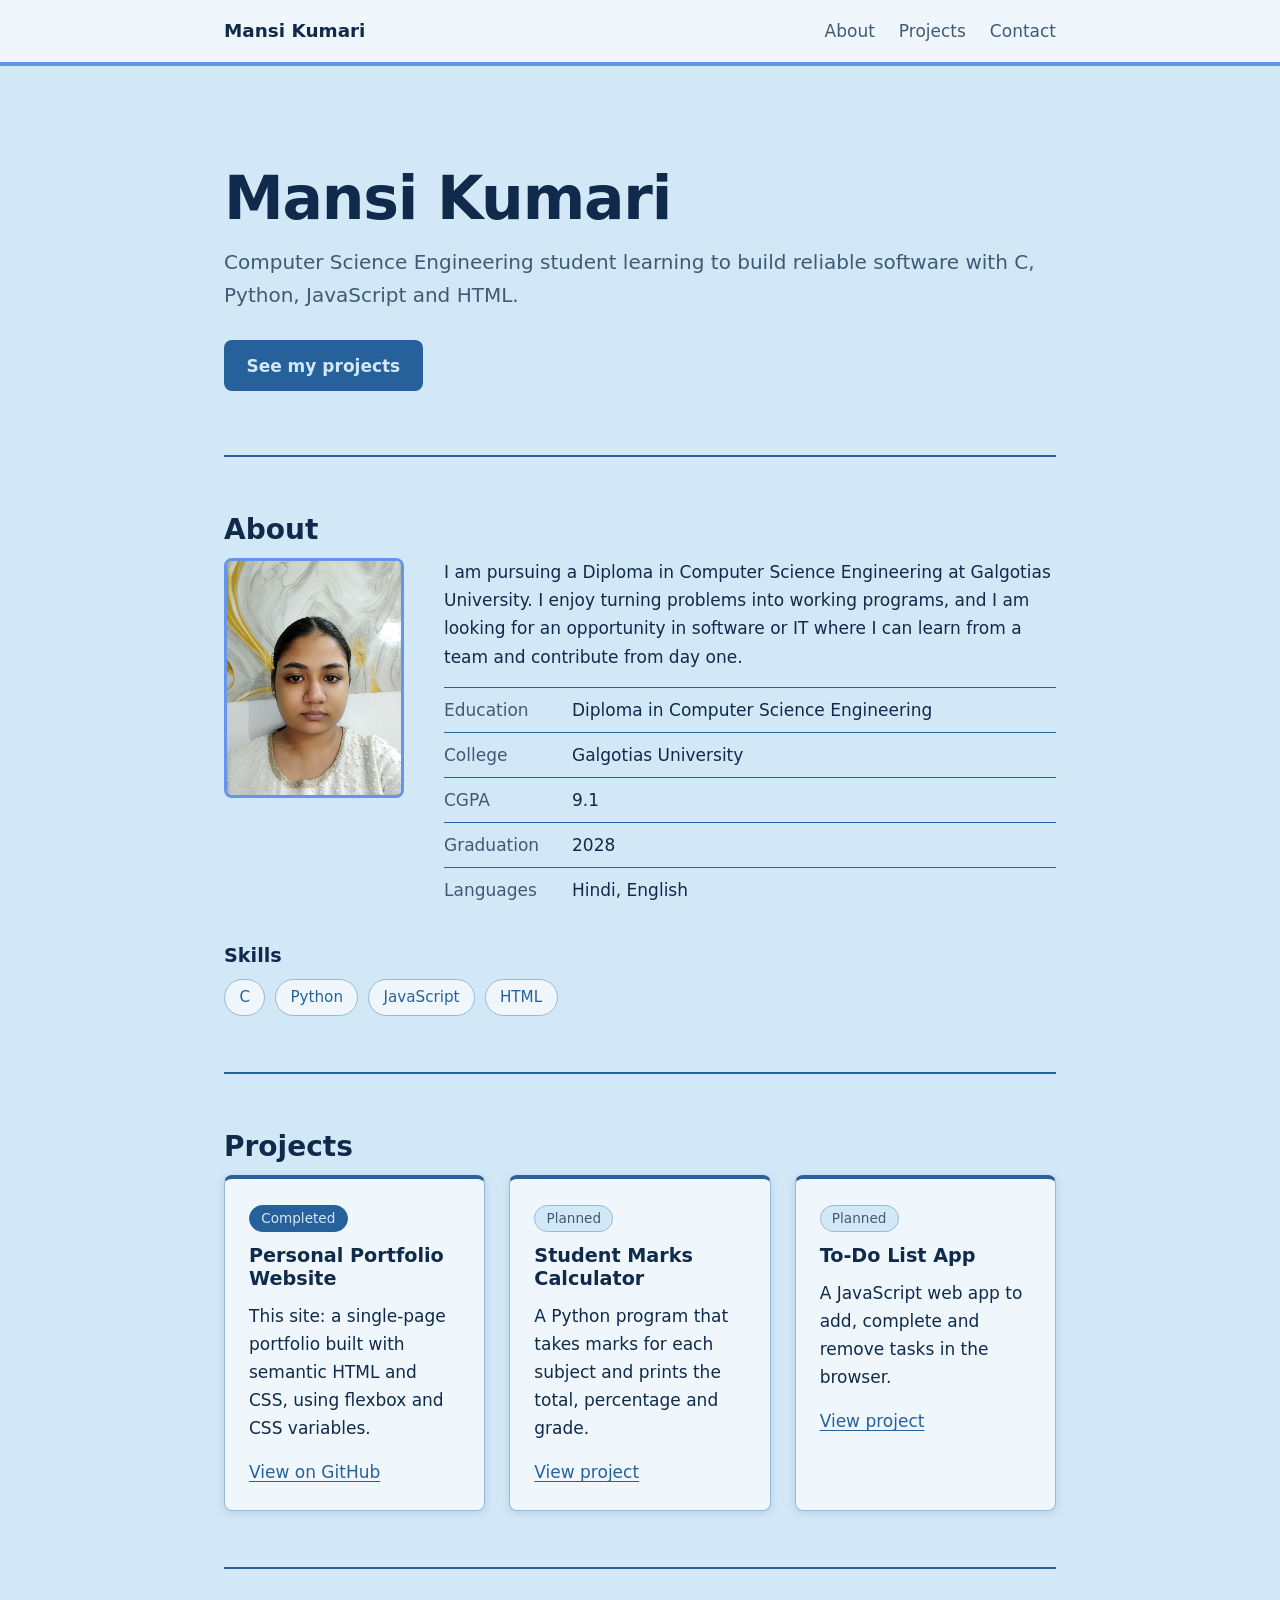
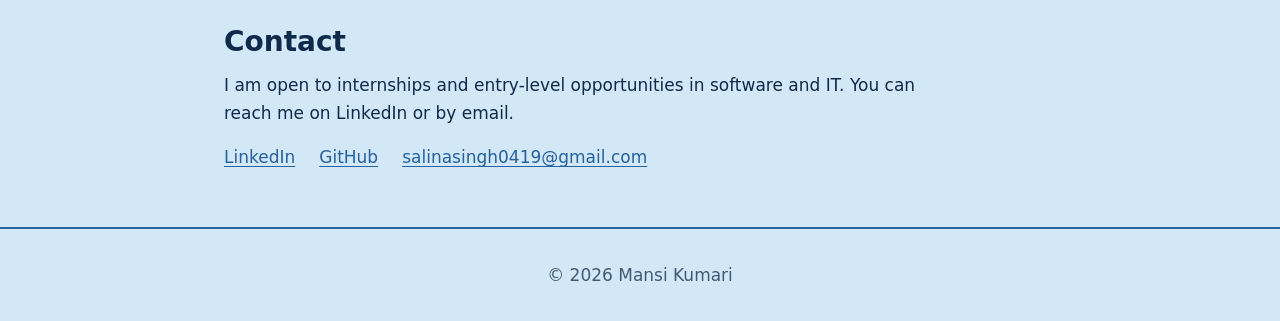
==== docs/index.html @ 0d0a8051 "Rename portfolio folder" ====
<!DOCTYPE html>
<html lang="en">
<head>
  <meta charset="UTF-8">
  <meta name="viewport" content="width=device-width, initial-scale=1">
  <meta name="color-scheme" content="only light">
  <title>Mansi Kumari | Portfolio</title>
  <meta name="description" content="Portfolio of Mansi Kumari, Computer Science Engineering student aiming for a career in software and IT.">
  <link rel="stylesheet" href="style.css">
</head>
<body>

  <header class="site-header">
    <nav class="nav" aria-label="Main">
      <a class="nav__brand" href="#top">Mansi Kumari</a>
      <ul class="nav__links">
        <li><a href="#about">About</a></li>
        <li><a href="#projects">Projects</a></li>
        <li><a href="#contact">Contact</a></li>
      </ul>
    </nav>
  </header>

  <main id="top">

    <section class="hero">
      <h1>Mansi Kumari</h1>
      <p class="hero__lead">Computer Science Engineering student learning to build reliable software with C, Python, JavaScript and HTML.</p>
      <a class="button" href="#projects">See my projects</a>
    </section>

    <section id="about" class="section">
      <h2>About</h2>
      <div class="about">
        <img class="about__photo" src="images/profile.jpg" alt="Portrait photo of Mansi Kumari" width="180" height="240">
        <div class="about__text">
          <p>I am pursuing a Diploma in Computer Science Engineering at Galgotias University. I enjoy turning problems into working programs, and I am looking for an opportunity in software or IT where I can learn from a team and contribute from day one.</p>

          <dl class="facts">
            <div><dt>Education</dt><dd>Diploma in Computer Science Engineering</dd></div>
            <div><dt>College</dt><dd>Galgotias University</dd></div>
            <div><dt>CGPA</dt><dd>9.1</dd></div>
            <div><dt>Graduation</dt><dd>2028</dd></div>
            <div><dt>Languages</dt><dd>Hindi, English</dd></div>
          </dl>
        </div>
      </div>

      <h3>Skills</h3>
      <ul class="skills">
        <li>C</li>
        <li>Python</li>
        <li>JavaScript</li>
        <li>HTML</li>
      </ul>
    </section>

    <section id="projects" class="section">
      <h2>Projects</h2>
      <div class="cards">
        <article class="card">
          <span class="status status--done">Completed</span>
          <h3>Personal Portfolio Website</h3>
          <p>This site: a single-page portfolio built with semantic HTML and CSS, using flexbox and CSS variables.</p>
             <a href="https://github.com/mansikumari0406-alt/myportfolio">View on GitHub</a>          
            </article>
        <article class="card">
          <span class="status">Planned</span>
          <h3>Student Marks Calculator</h3>
          <p>A Python program that takes marks for each subject and prints the total, percentage and grade.</p>
          <a href="#">View project</a>
        </article>
        <article class="card">
          <span class="status">Planned</span>
          <h3>To-Do List App</h3>
          <p>A JavaScript web app to add, complete and remove tasks in the browser.</p>
          <a href="#">View project</a>
        </article>
      </div>
    </section>

    <section id="contact" class="section">
      <h2>Contact</h2>
      <p>I am open to internships and entry-level opportunities in software and IT. You can reach me on LinkedIn or by email.</p>
      <ul class="contact-list">
        <li><a href="https://www.linkedin.com/in/mansi-kumari-214a17370">LinkedIn</a></li>
        <li><a href="https://github.com/mansikumari0406-alt">GitHub</a></li>
        <li><a href="mailto:salinasingh0419@gmail.com">salinasingh0419@gmail.com</a></li>
      </ul>
    </section>

  </main>

  <footer class="site-footer">
    <p>&copy; 2026 Mansi Kumari</p>
  </footer>

</body>
</html>
---- docs/style.css ----
/* ---------- Variables: 4 colours and 1 font, defined once and reused ---------- */
:root {
  color-scheme: only light;

  --color-bg: #d3e8f7;         /* ice blue: page background */
  --color-text: #0f2a4a;       /* deep navy: text */
  --color-primary: #26619c;    /* lapis blue: links, buttons, lines */
  --color-secondary: #6495ed;  /* cornflower blue: header line, photo frame */

  --font-main: "Segoe UI", system-ui, -apple-system, Arial, sans-serif;

  --radius: 8px;
  --max-width: 880px;
}

/* ---------- Base ---------- */
*,
*::before,
*::after {
  box-sizing: border-box;
}

html {
  scroll-behavior: smooth;
  scroll-padding-top: 80px; /* keeps headings clear of the sticky nav */
}

body {
  margin: 0;
  font-family: var(--font-main);
  font-size: 1.0625rem;
  line-height: 1.65;
  color: var(--color-text);
  background: var(--color-bg);
}

img {
  max-width: 100%;
}

h1, h2, h3 {
  font-weight: 700;
  line-height: 1.2;
  margin: 0 0 0.75rem;
}

h1 { font-size: clamp(2.1rem, 8vw, 3.75rem); letter-spacing: -0.02em; }
h2 { font-size: 1.75rem; }
h3 { font-size: 1.2rem; }

p { margin: 0 0 1rem; max-width: 65ch; }

a {
  color: var(--color-primary);
  text-underline-offset: 3px;
}

a:hover { text-decoration-thickness: 2px; }

a:focus-visible {
  outline: 3px solid var(--color-primary);
  outline-offset: 3px;
}

/* ---------- Header and nav (flexbox) ---------- */
.site-header {
  position: sticky;
  top: 0;
  z-index: 10;
  background: color-mix(in srgb, var(--color-bg) 35%, white);
  border-bottom: 4px solid var(--color-secondary);
}

.nav {
  display: flex;
  justify-content: space-between;
  align-items: center;
  max-width: var(--max-width);
  margin: 0 auto;
  padding: 1rem 1.5rem;
}

.nav__brand {
  font-weight: 700;
  font-size: 1.15rem;
  color: var(--color-text);
  text-decoration: none;
}

.nav__links {
  display: flex;
  gap: 1.5rem;
  list-style: none;
  margin: 0;
  padding: 0;
}

.nav__links a {
  color: color-mix(in srgb, var(--color-text) 75%, var(--color-bg));
  text-decoration: none;
}

.nav__links a:hover {
  color: var(--color-text);
  text-decoration: underline;
}

/* ---------- Layout ---------- */
main {
  max-width: var(--max-width);
  margin: 0 auto;
  padding: 0 1.5rem;
}

.hero {
  padding: 6rem 0 4rem;
}

.hero__lead {
  font-size: 1.25rem;
  color: color-mix(in srgb, var(--color-text) 75%, var(--color-bg));
  margin-bottom: 1.75rem;
}

.section {
  padding: 3.5rem 0;
  border-top: 2px solid var(--color-primary);
}

/* ---------- Button ---------- */
.button {
  display: inline-block;
  padding: 0.7rem 1.4rem;
  background: var(--color-primary);
  color: var(--color-bg);
  border-radius: var(--radius);
  text-decoration: none;
  font-weight: 600;
}

.button:hover {
  background: var(--color-text);
  text-decoration: underline;
}

/* ---------- About ---------- */
.about {
  display: flex;
  align-items: flex-start;
  gap: 2.5rem;
  margin-bottom: 2rem;
}

.about__photo {
  width: 180px;
  height: 240px;
  object-fit: cover;
  object-position: top;
  border: 3px solid var(--color-secondary);
  border-radius: var(--radius);
  flex-shrink: 0;
}

.facts {
  margin: 0;
}

.facts div {
  display: flex;
  gap: 1rem;
  padding: 0.5rem 0;
  border-top: 1px solid var(--color-primary);
}

.facts dt {
  flex: 0 0 7rem;
  color: color-mix(in srgb, var(--color-text) 75%, var(--color-bg));
}

.facts dd {
  margin: 0;
}

.skills {
  display: flex;
  flex-wrap: wrap;
  gap: 0.6rem;
  list-style: none;
  margin: 0;
  padding: 0;
}

.skills li {
  padding: 0.3rem 0.9rem;
  background: color-mix(in srgb, var(--color-bg) 35%, white);
  color: var(--color-primary);
  border: 1px solid color-mix(in srgb, var(--color-primary) 35%, var(--color-bg));
  border-radius: 999px;
  font-size: 0.95rem;
}

/* ---------- Project cards (flexbox) ---------- */
.cards {
  display: flex;
  flex-wrap: wrap;
  gap: 1.5rem;
}

.card {
  flex: 1 1 240px;
  padding: 1.5rem;
  background: color-mix(in srgb, var(--color-bg) 35%, white);
  border: 1px solid color-mix(in srgb, var(--color-primary) 35%, var(--color-bg));
  border-top: 4px solid var(--color-primary);
  border-radius: var(--radius);
  box-shadow: 0 2px 8px color-mix(in srgb, var(--color-primary) 18%, transparent);
  transition: transform 0.2s ease;
}

.card:hover {
  transform: translateY(-4px); /* stretch goal */
}

.status {
  display: inline-block;
  margin-bottom: 0.75rem;
  padding: 0.1rem 0.7rem;
  font-size: 0.85rem;
  color: color-mix(in srgb, var(--color-text) 75%, var(--color-bg));
  background: var(--color-bg);
  border: 1px solid color-mix(in srgb, var(--color-primary) 35%, var(--color-bg));
  border-radius: 999px;
}

.status--done {
  color: var(--color-bg);
  background: var(--color-primary);
  border-color: var(--color-primary);
}

/* ---------- Contact ---------- */
.contact-list {
  display: flex;
  flex-wrap: wrap;
  gap: 1.5rem;
  list-style: none;
  margin: 0;
  padding: 0;
}

/* ---------- Footer ---------- */
.site-footer {
  padding: 2rem 1.5rem;
  text-align: center;
  color: color-mix(in srgb, var(--color-text) 75%, var(--color-bg));
  border-top: 2px solid var(--color-primary);
}

.site-footer p {
  margin: 0 auto;
}

/* ---------- Small screens ---------- */
@media (max-width: 640px) {
  .about {
    flex-direction: column;
    gap: 1.5rem;
  }

  .hero { padding-top: 3.5rem; }

  .nav { padding: 0.5rem 1rem; flex-wrap: wrap; row-gap: 0; }
  .nav__brand { white-space: nowrap; font-size: 1.05rem; }
  .nav__links { gap: 1rem; font-size: 0.95rem; }
  .nav__links a { display: inline-block; padding: 0.5rem 0; } /* bigger tap area */

  .facts div { flex-direction: column; gap: 0; }
  .facts dt { flex: none; } /* stops the 7rem label width becoming a tall gap */
}

/* Very small phones (about 360px wide or less) */
@media (max-width: 380px) {
  html { scroll-padding-top: 110px; } /* the nav may wrap to two lines here */
  .nav__links { gap: 0.75rem; font-size: 0.9rem; }
  .section { padding: 2.5rem 0; }
}

@media (prefers-reduced-motion: reduce) {
  html { scroll-behavior: auto; }
  .card { transition: none; }
}
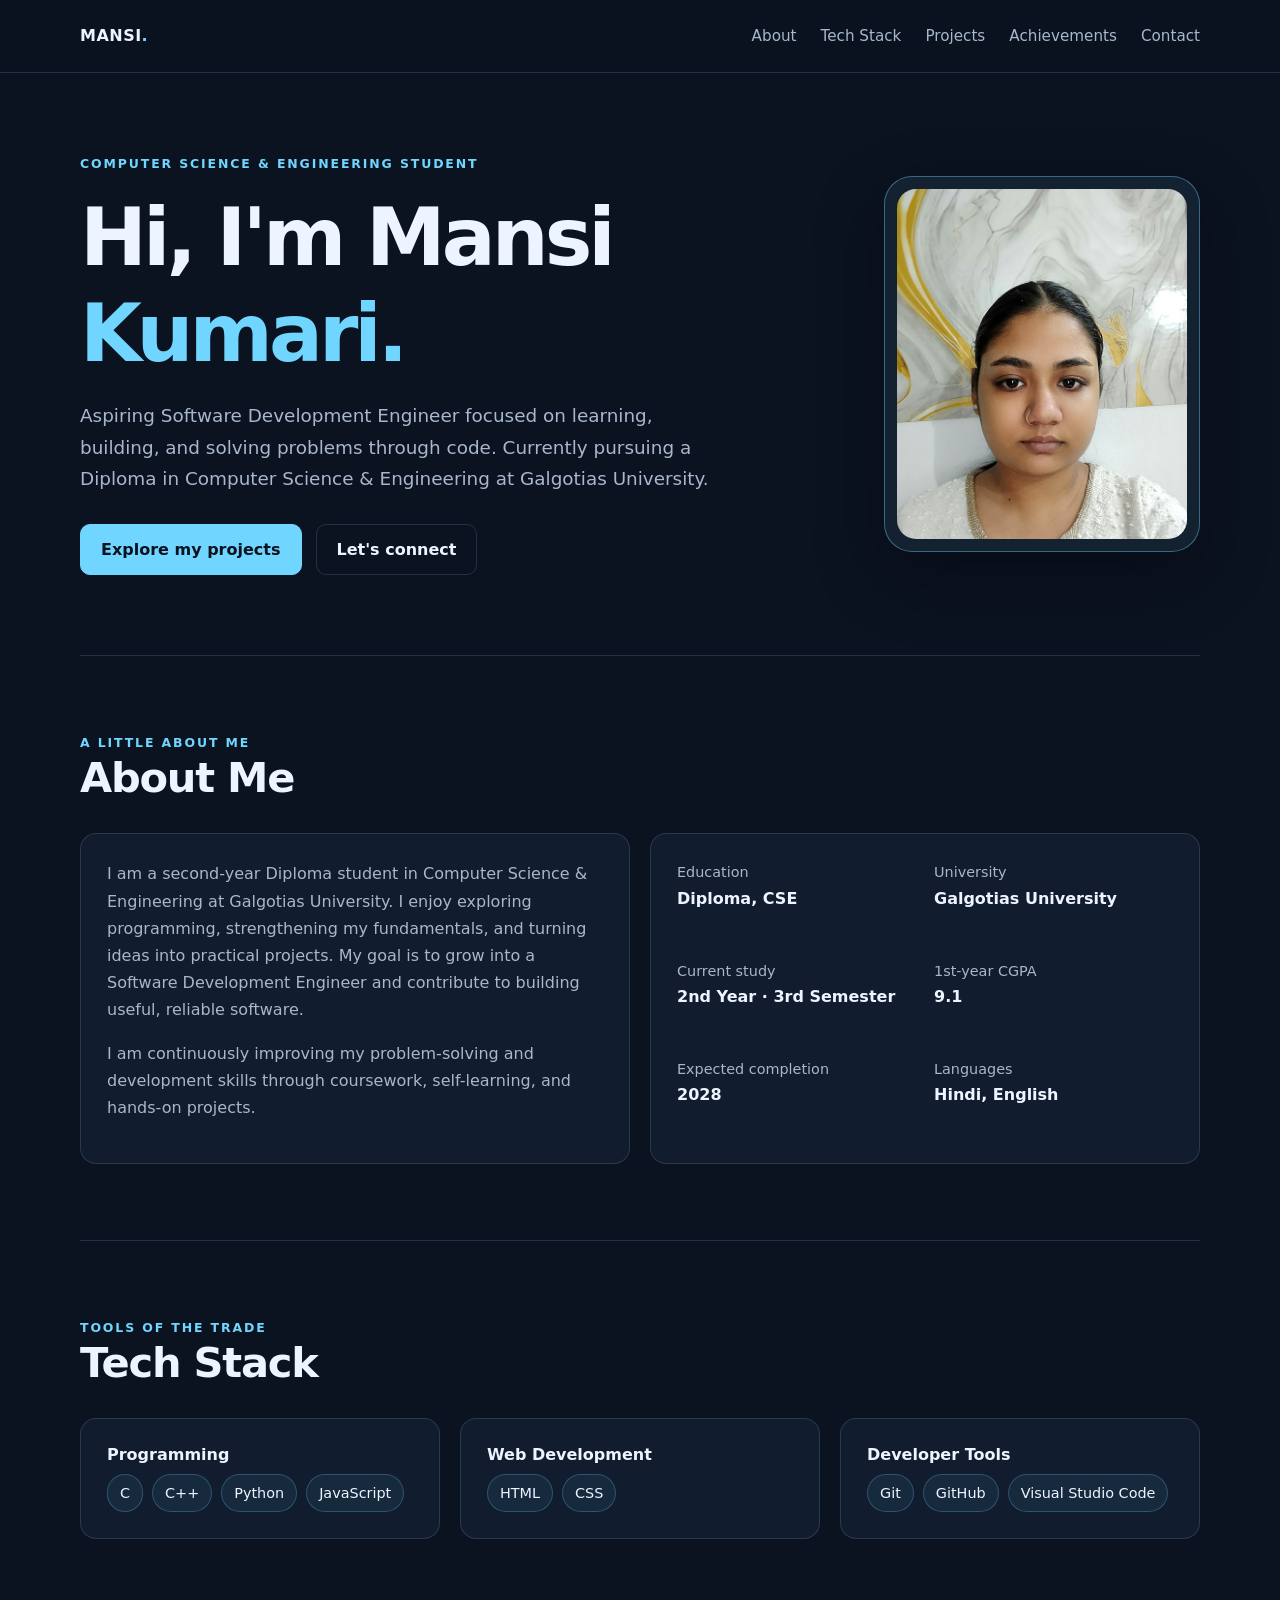
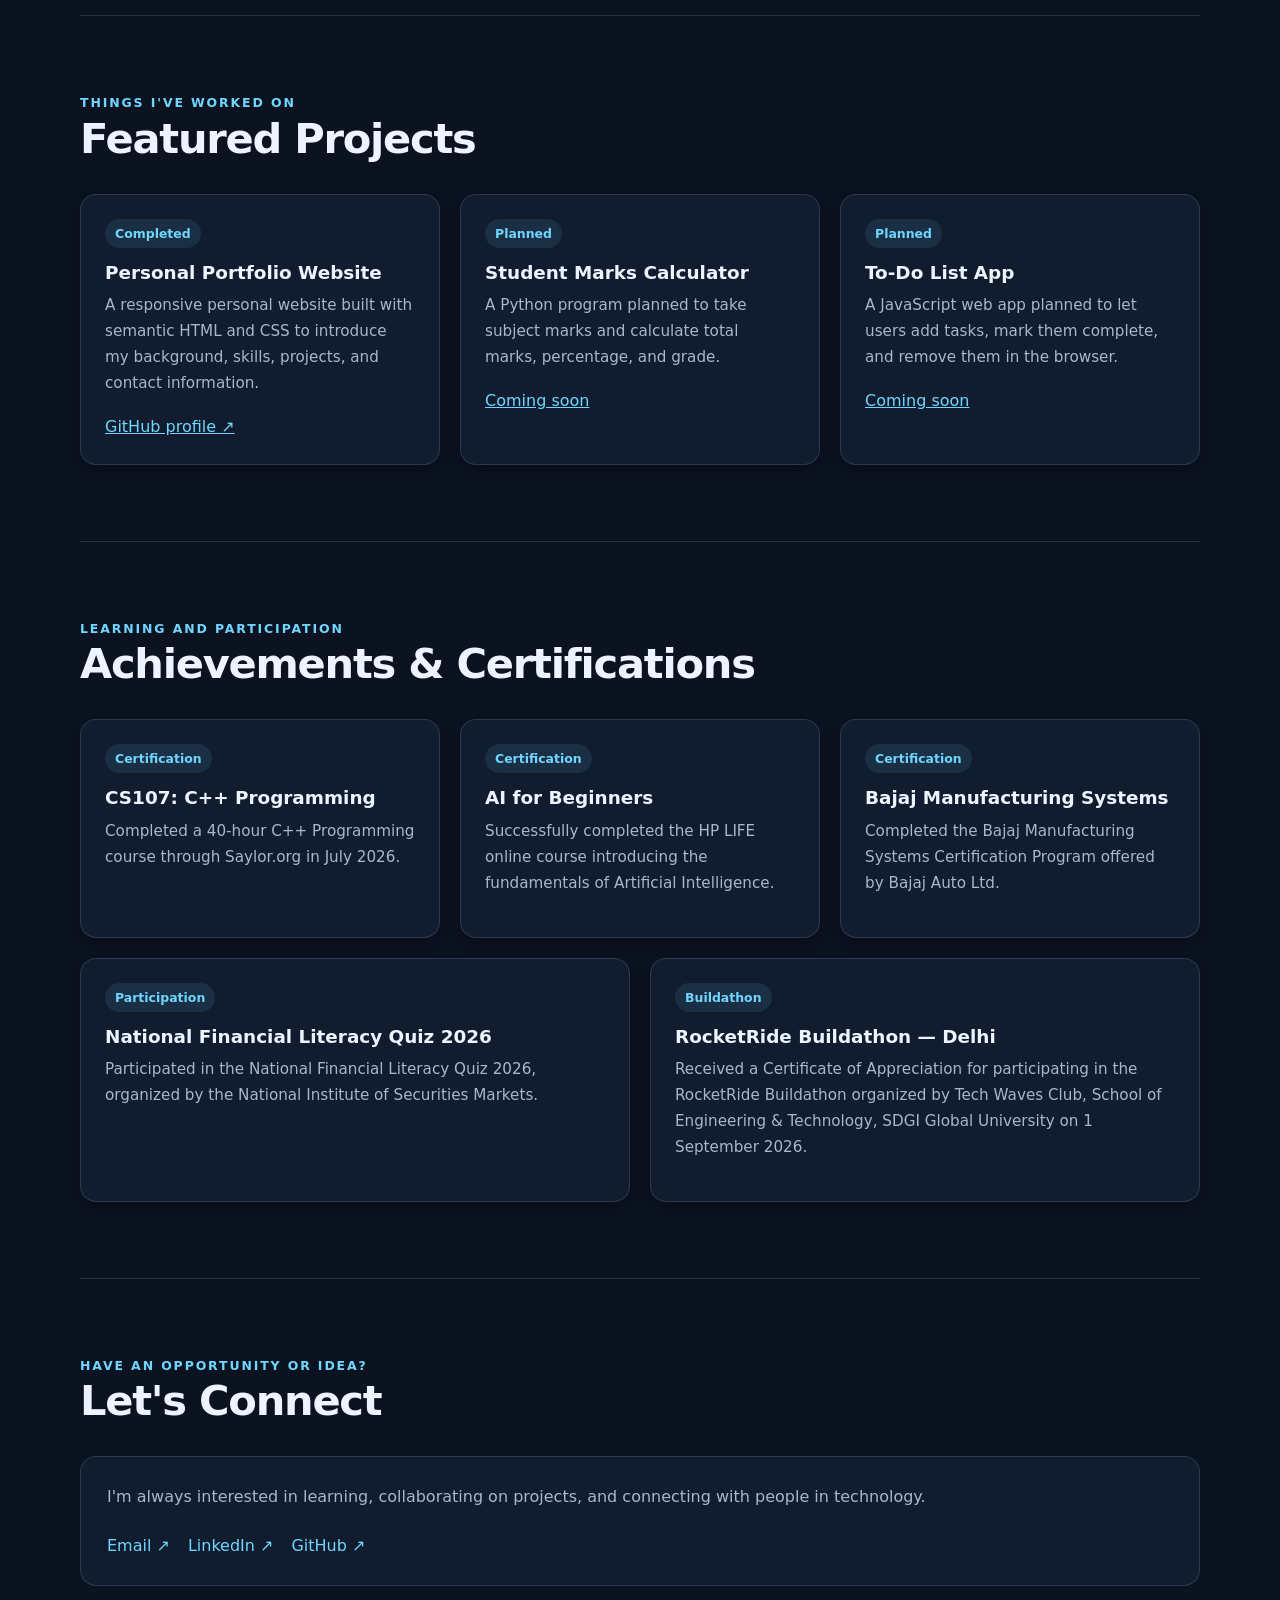
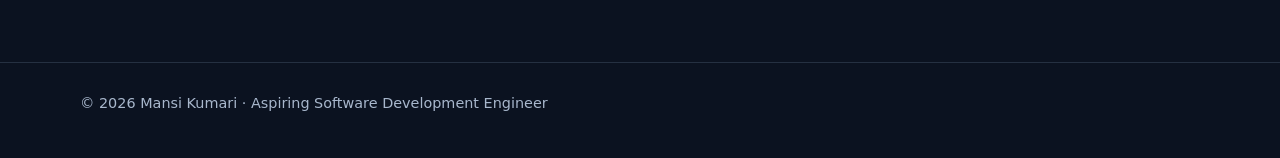
==== commit 1b7507cc: "change in HTML, CSS and README" ====
--- a/docs/index.html
+++ b/docs/index.html
@@ -3,97 +3,188 @@
 <head>
   <meta charset="UTF-8">
   <meta name="viewport" content="width=device-width, initial-scale=1">
-  <meta name="color-scheme" content="only light">
-  <title>Mansi Kumari | Portfolio</title>
-  <meta name="description" content="Portfolio of Mansi Kumari, Computer Science Engineering student aiming for a career in software and IT.">
+  <meta name="description" content="Mansi Kumari — Computer Science & Engineering diploma student and aspiring Software Development Engineer.">
+  <title>Mansi Kumari | Aspiring Software Development Engineer</title>
   <link rel="stylesheet" href="style.css">
 </head>
 <body>
 
   <header class="site-header">
-    <nav class="nav" aria-label="Main">
-      <a class="nav__brand" href="#top">Mansi Kumari</a>
-      <ul class="nav__links">
+    <nav class="nav wrap" aria-label="Main navigation">
+      <a class="brand" href="#home">MANSI<span>.</span></a>
+      <ul class="nav-links">
         <li><a href="#about">About</a></li>
+        <li><a href="#skills">Tech Stack</a></li>
         <li><a href="#projects">Projects</a></li>
+        <li><a href="#achievements">Achievements</a></li>
         <li><a href="#contact">Contact</a></li>
       </ul>
     </nav>
   </header>
 
-  <main id="top">
+  <main class="wrap">
 
-    <section class="hero">
-      <h1>Mansi Kumari</h1>
-      <p class="hero__lead">Computer Science Engineering student learning to build reliable software with C, Python, JavaScript and HTML.</p>
-      <a class="button" href="#projects">See my projects</a>
+    <!-- Hero / intro -->
+    <section class="hero" id="home">
+      <div class="hero-text">
+        <p class="eyebrow">Computer Science &amp; Engineering Student</p>
+        <h1>Hi, I'm Mansi <span>Kumari.</span></h1>
+        <p class="lead">Aspiring Software Development Engineer focused on learning, building, and solving problems through code. Currently pursuing a Diploma in Computer Science &amp; Engineering at Galgotias University.</p>
+        <div class="actions">
+          <a class="btn primary" href="#projects">Explore my projects</a>
+          <a class="btn" href="#contact">Let's connect</a>
+        </div>
+      </div>
+      <div class="portrait-frame">
+        <img class="portrait" src="images/profile.jpg" alt="Portrait photo of Mansi Kumari" width="290" height="350">
+      </div>
     </section>
 
-    <section id="about" class="section">
-      <h2>About</h2>
-      <div class="about">
-        <img class="about__photo" src="images/profile.jpg" alt="Portrait photo of Mansi Kumari" width="180" height="240">
-        <div class="about__text">
-          <p>I am pursuing a Diploma in Computer Science Engineering at Galgotias University. I enjoy turning problems into working programs, and I am looking for an opportunity in software or IT where I can learn from a team and contribute from day one.</p>
+    <!-- About -->
+    <section class="section" id="about">
+      <header class="section-head">
+        <p class="kicker">A little about me</p>
+        <h2>About Me</h2>
+      </header>
 
-          <dl class="facts">
-            <div><dt>Education</dt><dd>Diploma in Computer Science Engineering</dd></div>
-            <div><dt>College</dt><dd>Galgotias University</dd></div>
-            <div><dt>CGPA</dt><dd>9.1</dd></div>
-            <div><dt>Graduation</dt><dd>2028</dd></div>
-            <div><dt>Languages</dt><dd>Hindi, English</dd></div>
-          </dl>
+      <div class="row">
+        <div class="panel">
+          <p class="muted">I am a second-year Diploma student in Computer Science &amp; Engineering at Galgotias University. I enjoy exploring programming, strengthening my fundamentals, and turning ideas into practical projects. My goal is to grow into a Software Development Engineer and contribute to building useful, reliable software.</p>
+          <p class="muted">I am continuously improving my problem-solving and development skills through coursework, self-learning, and hands-on projects.</p>
+        </div>
+
+        <dl class="panel facts">
+          <div class="fact"><dt>Education</dt><dd>Diploma, CSE</dd></div>
+          <div class="fact"><dt>University</dt><dd>Galgotias University</dd></div>
+          <div class="fact"><dt>Current study</dt><dd>2nd Year · 3rd Semester</dd></div>
+          <div class="fact"><dt>1st-year CGPA</dt><dd>9.1</dd></div>
+          <div class="fact"><dt>Expected completion</dt><dd>2028</dd></div>
+          <div class="fact"><dt>Languages</dt><dd>Hindi, English</dd></div>
+        </dl>
+      </div>
+    </section>
+
+    <!-- Tech Stack -->
+    <section class="section" id="skills">
+      <header class="section-head">
+        <p class="kicker">Tools of the trade</p>
+        <h2>Tech Stack</h2>
+      </header>
+      <div class="row">
+        <div class="panel">
+          <h4>Programming</h4>
+          <ul class="chips">
+            <li>C</li><li>C++</li><li>Python</li><li>JavaScript</li>
+          </ul>
+        </div>
+        <div class="panel">
+          <h4>Web Development</h4>
+          <ul class="chips">
+            <li>HTML</li><li>CSS</li>
+          </ul>
+        </div>
+        <div class="panel">
+          <h4>Developer Tools</h4>
+          <ul class="chips">
+            <li>Git</li><li>GitHub</li><li>Visual Studio Code</li>
+          </ul>
         </div>
       </div>
-
-      <h3>Skills</h3>
-      <ul class="skills">
-        <li>C</li>
-        <li>Python</li>
-        <li>JavaScript</li>
-        <li>HTML</li>
-      </ul>
     </section>
 
-    <section id="projects" class="section">
-      <h2>Projects</h2>
-      <div class="cards">
+    <!-- Projects -->
+    <section class="section" id="projects">
+      <header class="section-head">
+        <p class="kicker">Things I've worked on</p>
+        <h2>Featured Projects</h2>
+      </header>
+
+      <div class="row">
         <article class="card">
-          <span class="status status--done">Completed</span>
+          <span class="tag">Completed</span>
           <h3>Personal Portfolio Website</h3>
-          <p>This site: a single-page portfolio built with semantic HTML and CSS, using flexbox and CSS variables.</p>
-             <a href="https://github.com/mansikumari0406-alt/myportfolio">View on GitHub</a>          
-            </article>
+          <p>A responsive personal website built with semantic HTML and CSS to introduce my background, skills, projects, and contact information.</p>
+          <a href="https://github.com/mansikumari0406-alt" target="_blank" rel="noopener">GitHub profile ↗</a>
+        </article>
+
         <article class="card">
-          <span class="status">Planned</span>
+          <span class="tag">Planned</span>
           <h3>Student Marks Calculator</h3>
-          <p>A Python program that takes marks for each subject and prints the total, percentage and grade.</p>
-          <a href="#">View project</a>
+          <p>A Python program planned to take subject marks and calculate total marks, percentage, and grade.</p>
+          <a href="#projects">Coming soon</a>
         </article>
+
         <article class="card">
-          <span class="status">Planned</span>
+          <span class="tag">Planned</span>
           <h3>To-Do List App</h3>
-          <p>A JavaScript web app to add, complete and remove tasks in the browser.</p>
-          <a href="#">View project</a>
+          <p>A JavaScript web app planned to let users add tasks, mark them complete, and remove them in the browser.</p>
+          <a href="#projects">Coming soon</a>
         </article>
       </div>
     </section>
 
-    <section id="contact" class="section">
-      <h2>Contact</h2>
-      <p>I am open to internships and entry-level opportunities in software and IT. You can reach me on LinkedIn or by email.</p>
-      <ul class="contact-list">
-        <li><a href="https://www.linkedin.com/in/mansi-kumari-214a17370">LinkedIn</a></li>
-        <li><a href="https://github.com/mansikumari0406-alt">GitHub</a></li>
-        <li><a href="mailto:salinasingh0419@gmail.com">salinasingh0419@gmail.com</a></li>
-      </ul>
+    <!-- Achievements & Certifications -->
+    <section class="section" id="achievements">
+      <header class="section-head">
+        <p class="kicker">Learning and participation</p>
+        <h2>Achievements &amp; Certifications</h2>
+      </header>
+
+      <div class="row">
+        <article class="card">
+          <span class="tag">Certification</span>
+          <h3>CS107: C++ Programming</h3>
+          <p>Completed a 40-hour C++ Programming course through Saylor.org in July 2026.</p>
+        </article>
+
+        <article class="card">
+          <span class="tag">Certification</span>
+          <h3>AI for Beginners</h3>
+          <p>Successfully completed the HP LIFE online course introducing the fundamentals of Artificial Intelligence.</p>
+        </article>
+
+        <article class="card">
+          <span class="tag">Certification</span>
+          <h3>Bajaj Manufacturing Systems</h3>
+          <p>Completed the Bajaj Manufacturing Systems Certification Program offered by Bajaj Auto Ltd.</p>
+        </article>
+
+        <article class="card">
+          <span class="tag">Participation</span>
+          <h3>National Financial Literacy Quiz 2026</h3>
+          <p>Participated in the National Financial Literacy Quiz 2026, organized by the National Institute of Securities Markets.</p>
+        </article>
+
+        <article class="card">
+          <span class="tag">Buildathon</span>
+          <h3>RocketRide Buildathon — Delhi</h3>
+          <p>Received a Certificate of Appreciation for participating in the RocketRide Buildathon organized by Tech Waves Club, School of Engineering &amp; Technology, SDGI Global University on 1 September 2026.</p>
+        </article>
+      </div>
+    </section>
+
+    <!-- Contact -->
+    <section class="section" id="contact">
+      <header class="section-head">
+        <p class="kicker">Have an opportunity or idea?</p>
+        <h2>Let's Connect</h2>
+      </header>
+
+      <div class="panel contact-box">
+        <p class="muted">I'm always interested in learning, collaborating on projects, and connecting with people in technology.</p>
+        <ul class="contact-links">
+          <li><a href="mailto:salinasingh0419@gmail.com">Email ↗</a></li>
+          <li><a href="https://www.linkedin.com/in/mansi-kumari-214a17370" target="_blank" rel="noopener">LinkedIn ↗</a></li>
+          <li><a href="https://github.com/mansikumari0406-alt" target="_blank" rel="noopener">GitHub ↗</a></li>
+        </ul>
+      </div>
     </section>
 
   </main>
 
   <footer class="site-footer">
-    <p>&copy; 2026 Mansi Kumari</p>
+    <div class="wrap">© 2026 Mansi Kumari · Aspiring Software Development Engineer</div>
   </footer>
 
 </body>
-</html>
+</html>
--- a/docs/style.css
+++ b/docs/style.css
@@ -1,291 +1,290 @@
-/* ---------- Variables: 4 colours and 1 font, defined once and reused ---------- */
+/* ==========================================================
+   Mansi Kumari — Portfolio
+   Colours and fonts are defined ONCE here and reused below.
+   ========================================================== */
 :root {
-  color-scheme: only light;
-
-  --color-bg: #d3e8f7;         /* ice blue: page background */
-  --color-text: #0f2a4a;       /* deep navy: text */
-  --color-primary: #26619c;    /* lapis blue: links, buttons, lines */
-  --color-secondary: #6495ed;  /* cornflower blue: header line, photo frame */
-
-  --font-main: "Segoe UI", system-ui, -apple-system, Arial, sans-serif;
-
-  --radius: 8px;
-  --max-width: 880px;
+  /* Colours */
+  --bg: #0b1220;        /* page background */
+  --panel: #111c2e;     /* cards and panels */
+  --text: #edf4ff;      /* main text */
+  --muted: #a8b7cc;     /* secondary text */
+  --accent: #70d6ff;    /* links, buttons, highlights */
+  --line: rgba(174, 202, 235, 0.16);
+
+  /* Font */
+  --font-main: Inter, ui-sans-serif, system-ui, -apple-system, "Segoe UI", sans-serif;
+
+  /* Layout */
+  --max-width: 1120px;
+  --radius: 16px;
 }
 
 /* ---------- Base ---------- */
-*,
-*::before,
-*::after {
-  box-sizing: border-box;
-}
+* { box-sizing: border-box; }
 
 html {
   scroll-behavior: smooth;
-  scroll-padding-top: 80px; /* keeps headings clear of the sticky nav */
+  scroll-padding-top: 90px; /* keeps headings clear of the sticky nav */
 }
 
 body {
   margin: 0;
+  background: var(--bg);
+  color: var(--text);
   font-family: var(--font-main);
-  font-size: 1.0625rem;
-  line-height: 1.65;
-  color: var(--color-text);
-  background: var(--color-bg);
-}
-
-img {
-  max-width: 100%;
-}
-
-h1, h2, h3 {
-  font-weight: 700;
-  line-height: 1.2;
-  margin: 0 0 0.75rem;
-}
-
-h1 { font-size: clamp(2.1rem, 8vw, 3.75rem); letter-spacing: -0.02em; }
-h2 { font-size: 1.75rem; }
-h3 { font-size: 1.2rem; }
-
-p { margin: 0 0 1rem; max-width: 65ch; }
-
-a {
-  color: var(--color-primary);
-  text-underline-offset: 3px;
-}
-
-a:hover { text-decoration-thickness: 2px; }
-
-a:focus-visible {
-  outline: 3px solid var(--color-primary);
-  outline-offset: 3px;
-}
-
-/* ---------- Header and nav (flexbox) ---------- */
+  font-size: 1rem;
+  line-height: 1.7;
+}
+
+a { color: var(--accent); }
+a:hover { text-decoration: none; }
+
+h1, h2, h3, h4 { margin: 0 0 0.6rem; line-height: 1.2; }
+h2 { font-size: clamp(1.9rem, 4vw, 2.6rem); letter-spacing: -0.03em; }
+h3 { font-size: 1.15rem; }
+h4 { font-size: 1rem; }
+p  { margin: 0 0 1rem; }
+ul { list-style: none; margin: 0; padding: 0; }
+
+.muted { color: var(--muted); }
+
+.wrap {
+  width: min(var(--max-width), calc(100% - 44px));
+  margin: 0 auto;
+}
+
+/* ---------- Header + navbar (flexbox) ---------- */
 .site-header {
   position: sticky;
   top: 0;
   z-index: 10;
-  background: color-mix(in srgb, var(--color-bg) 35%, white);
-  border-bottom: 4px solid var(--color-secondary);
+  background: rgba(11, 18, 32, 0.9);
+  border-bottom: 1px solid var(--line);
 }
 
 .nav {
   display: flex;
   justify-content: space-between;
   align-items: center;
-  max-width: var(--max-width);
-  margin: 0 auto;
-  padding: 1rem 1.5rem;
-}
-
-.nav__brand {
+  gap: 24px;
+  min-height: 72px;
+}
+
+.brand {
+  color: var(--text);
+  font-weight: 800;
+  letter-spacing: 0.03em;
+  text-decoration: none;
+}
+.brand span { color: var(--accent); }
+
+.nav-links {
+  display: flex;
+  gap: 24px;
+}
+.nav-links a {
+  color: var(--muted);
+  text-decoration: none;
+  font-size: 0.95rem;
+}
+.nav-links a:hover { color: var(--accent); }
+
+/* ---------- Hero ---------- */
+.hero {
+  display: flex;
+  align-items: center;
+  justify-content: space-between;
+  gap: 48px;
+  padding: 80px 0;
+}
+.hero-text { flex: 1 1 0; }
+
+.eyebrow,
+.kicker {
+  margin: 0;
+  color: var(--accent);
+  font-size: 0.78rem;
   font-weight: 700;
+  letter-spacing: 0.15em;
+  text-transform: uppercase;
+}
+
+h1 {
+  margin: 16px 0 18px;
+  font-size: clamp(2.6rem, 7vw, 5rem);
+  letter-spacing: -0.05em;
+}
+h1 span { color: var(--accent); }
+
+.lead {
+  max-width: 650px;
+  color: var(--muted);
   font-size: 1.15rem;
-  color: var(--color-text);
+}
+
+.actions {
+  display: flex;
+  flex-wrap: wrap;
+  gap: 14px;
+  margin-top: 30px;
+}
+
+.btn {
+  display: inline-block;
+  padding: 11px 20px;
+  border: 1px solid var(--line);
+  border-radius: 10px;
+  color: var(--text);
+  font-weight: 700;
   text-decoration: none;
-}
-
-.nav__links {
-  display: flex;
-  gap: 1.5rem;
-  list-style: none;
-  margin: 0;
-  padding: 0;
-}
-
-.nav__links a {
-  color: color-mix(in srgb, var(--color-text) 75%, var(--color-bg));
-  text-decoration: none;
-}
-
-.nav__links a:hover {
-  color: var(--color-text);
-  text-decoration: underline;
-}
-
-/* ---------- Layout ---------- */
-main {
-  max-width: var(--max-width);
-  margin: 0 auto;
-  padding: 0 1.5rem;
-}
-
-.hero {
-  padding: 6rem 0 4rem;
-}
-
-.hero__lead {
-  font-size: 1.25rem;
-  color: color-mix(in srgb, var(--color-text) 75%, var(--color-bg));
-  margin-bottom: 1.75rem;
-}
-
-.section {
-  padding: 3.5rem 0;
-  border-top: 2px solid var(--color-primary);
-}
-
-/* ---------- Button ---------- */
-.button {
-  display: inline-block;
-  padding: 0.7rem 1.4rem;
-  background: var(--color-primary);
-  color: var(--color-bg);
-  border-radius: var(--radius);
-  text-decoration: none;
-  font-weight: 600;
-}
-
-.button:hover {
-  background: var(--color-text);
-  text-decoration: underline;
-}
-
-/* ---------- About ---------- */
-.about {
-  display: flex;
-  align-items: flex-start;
-  gap: 2.5rem;
-  margin-bottom: 2rem;
-}
-
-.about__photo {
-  width: 180px;
-  height: 240px;
+  transition: transform 0.2s ease;
+}
+.btn:hover { transform: translateY(-2px); }
+.btn.primary {
+  background: var(--accent);
+  border-color: var(--accent);
+  color: var(--bg);
+}
+
+.portrait-frame {
+  padding: 12px;
+  border: 1px solid rgba(112, 214, 255, 0.4);
+  border-radius: 28px;
+  background: rgba(112, 214, 255, 0.08);
+  box-shadow: 0 24px 70px rgba(0, 0, 0, 0.3);
+}
+.portrait {
+  display: block;
+  width: 290px;
+  max-width: 100%;
+  height: 350px;
   object-fit: cover;
   object-position: top;
-  border: 3px solid var(--color-secondary);
+  border-radius: 19px;
+}
+
+/* ---------- Sections ---------- */
+.section {
+  padding: 76px 0;
+  border-top: 1px solid var(--line);
+}
+.section-head { margin-bottom: 30px; }
+.sub-head { margin: 40px 0 16px; }
+
+/* A reusable flex row: used for About panels and project cards */
+.row {
+  display: flex;
+  flex-wrap: wrap;
+  gap: 20px;
+}
+.row > * { flex: 1 1 280px; }
+
+/* ---------- Panels (box model: padding + border + radius) ---------- */
+.panel {
+  padding: 26px;
+  background: var(--panel);
+  border: 1px solid var(--line);
   border-radius: var(--radius);
-  flex-shrink: 0;
-}
-
+}
+
+/* About facts */
 .facts {
+  display: flex;
+  flex-wrap: wrap;
+  gap: 18px;
   margin: 0;
 }
-
-.facts div {
-  display: flex;
-  gap: 1rem;
-  padding: 0.5rem 0;
-  border-top: 1px solid var(--color-primary);
-}
-
-.facts dt {
-  flex: 0 0 7rem;
-  color: color-mix(in srgb, var(--color-text) 75%, var(--color-bg));
-}
-
-.facts dd {
-  margin: 0;
-}
-
-.skills {
-  display: flex;
-  flex-wrap: wrap;
-  gap: 0.6rem;
-  list-style: none;
-  margin: 0;
-  padding: 0;
-}
-
-.skills li {
-  padding: 0.3rem 0.9rem;
-  background: color-mix(in srgb, var(--color-bg) 35%, white);
-  color: var(--color-primary);
-  border: 1px solid color-mix(in srgb, var(--color-primary) 35%, var(--color-bg));
+.fact { flex: 1 1 40%; }
+.fact dt { color: var(--muted); font-size: 0.9rem; }
+.fact dd { margin: 0; font-weight: 700; }
+
+/* Skill chips */
+.chips {
+  display: flex;
+  flex-wrap: wrap;
+  gap: 9px;
+}
+.chips li {
+  padding: 6px 12px;
+  border: 1px solid rgba(112, 214, 255, 0.25);
   border-radius: 999px;
-  font-size: 0.95rem;
-}
-
-/* ---------- Project cards (flexbox) ---------- */
-.cards {
-  display: flex;
-  flex-wrap: wrap;
-  gap: 1.5rem;
-}
-
+  background: rgba(112, 214, 255, 0.07);
+  color: var(--text);
+  font-size: 0.9rem;
+}
+
+/* ---------- Project cards ---------- */
 .card {
-  flex: 1 1 240px;
-  padding: 1.5rem;
-  background: color-mix(in srgb, var(--color-bg) 35%, white);
-  border: 1px solid color-mix(in srgb, var(--color-primary) 35%, var(--color-bg));
-  border-top: 4px solid var(--color-primary);
+  padding: 24px;
+  background: var(--panel);
+  border: 1px solid var(--line);
   border-radius: var(--radius);
-  box-shadow: 0 2px 8px color-mix(in srgb, var(--color-primary) 18%, transparent);
-  transition: transform 0.2s ease;
-}
-
-.card:hover {
-  transform: translateY(-4px); /* stretch goal */
-}
-
-.status {
+  box-shadow: 0 4px 14px rgba(0, 0, 0, 0.25);
+  transition: transform 0.2s ease, box-shadow 0.2s ease;
+}
+.card:hover {                      /* stretch goal: small lift */
+  transform: translateY(-4px);
+  box-shadow: 0 10px 24px rgba(0, 0, 0, 0.35);
+}
+.card p { color: var(--muted); font-size: 0.95rem; }
+
+.tag {
   display: inline-block;
-  margin-bottom: 0.75rem;
-  padding: 0.1rem 0.7rem;
-  font-size: 0.85rem;
-  color: color-mix(in srgb, var(--color-text) 75%, var(--color-bg));
-  background: var(--color-bg);
-  border: 1px solid color-mix(in srgb, var(--color-primary) 35%, var(--color-bg));
+  margin-bottom: 14px;
+  padding: 4px 10px;
   border-radius: 999px;
-}
-
-.status--done {
-  color: var(--color-bg);
-  background: var(--color-primary);
-  border-color: var(--color-primary);
+  background: rgba(112, 214, 255, 0.1);
+  color: var(--accent);
+  font-size: 0.78rem;
+  font-weight: 700;
 }
 
 /* ---------- Contact ---------- */
-.contact-list {
-  display: flex;
-  flex-wrap: wrap;
-  gap: 1.5rem;
-  list-style: none;
-  margin: 0;
-  padding: 0;
-}
+.contact-box {
+  display: flex;
+  flex-wrap: wrap;
+  align-items: center;
+  justify-content: space-between;
+  gap: 22px;
+}
+.contact-box p { margin: 0; }
+
+.contact-links {
+  display: flex;
+  flex-wrap: wrap;
+  gap: 18px;
+}
+.contact-links a { text-decoration: none; }
+.contact-links a:hover { text-decoration: underline; }
 
 /* ---------- Footer ---------- */
 .site-footer {
-  padding: 2rem 1.5rem;
-  text-align: center;
-  color: color-mix(in srgb, var(--color-text) 75%, var(--color-bg));
-  border-top: 2px solid var(--color-primary);
-}
-
-.site-footer p {
-  margin: 0 auto;
+  padding: 28px 0 42px;
+  border-top: 1px solid var(--line);
+  color: var(--muted);
+  font-size: 0.9rem;
 }
 
 /* ---------- Small screens ---------- */
-@media (max-width: 640px) {
-  .about {
-    flex-direction: column;
-    gap: 1.5rem;
+@media (max-width: 800px) {
+  .hero {
+    flex-direction: column-reverse;
+    align-items: flex-start;
+    padding: 56px 0;
   }
-
-  .hero { padding-top: 3.5rem; }
-
-  .nav { padding: 0.5rem 1rem; flex-wrap: wrap; row-gap: 0; }
-  .nav__brand { white-space: nowrap; font-size: 1.05rem; }
-  .nav__links { gap: 1rem; font-size: 0.95rem; }
-  .nav__links a { display: inline-block; padding: 0.5rem 0; } /* bigger tap area */
-
-  .facts div { flex-direction: column; gap: 0; }
-  .facts dt { flex: none; } /* stops the 7rem label width becoming a tall gap */
-}
-
-/* Very small phones (about 360px wide or less) */
-@media (max-width: 380px) {
-  html { scroll-padding-top: 110px; } /* the nav may wrap to two lines here */
-  .nav__links { gap: 0.75rem; font-size: 0.9rem; }
-  .section { padding: 2.5rem 0; }
+  .portrait { width: 210px; height: 245px; }
+}
+
+@media (max-width: 560px) {
+  .wrap { width: calc(100% - 30px); }
+  .nav { flex-direction: column; align-items: flex-start; gap: 6px; padding: 12px 0; }
+  .nav-links { gap: 16px; }
+  .section { padding: 56px 0; }
+  .fact { flex-basis: 100%; }
 }
 
 @media (prefers-reduced-motion: reduce) {
   html { scroll-behavior: auto; }
-  .card { transition: none; }
-}
+  .btn, .card { transition: none; }
+  .btn:hover, .card:hover { transform: none; }
+}
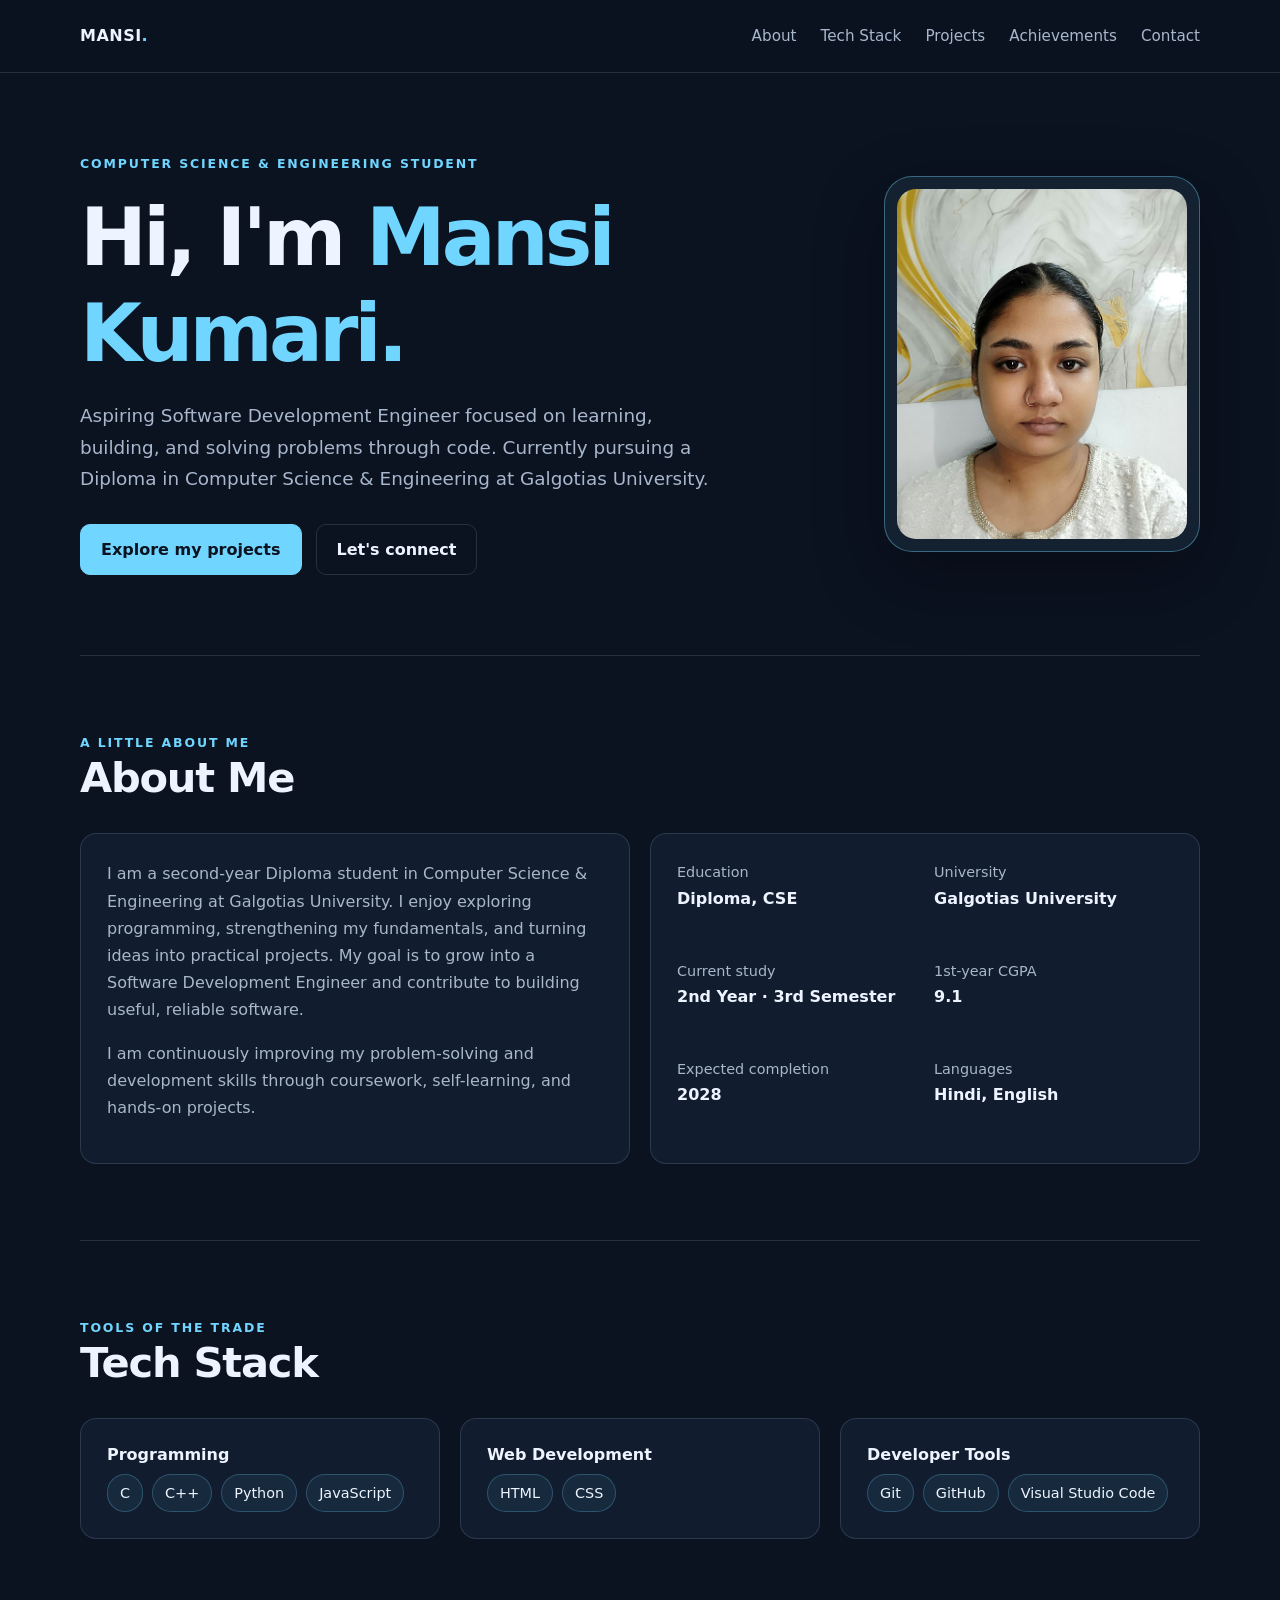
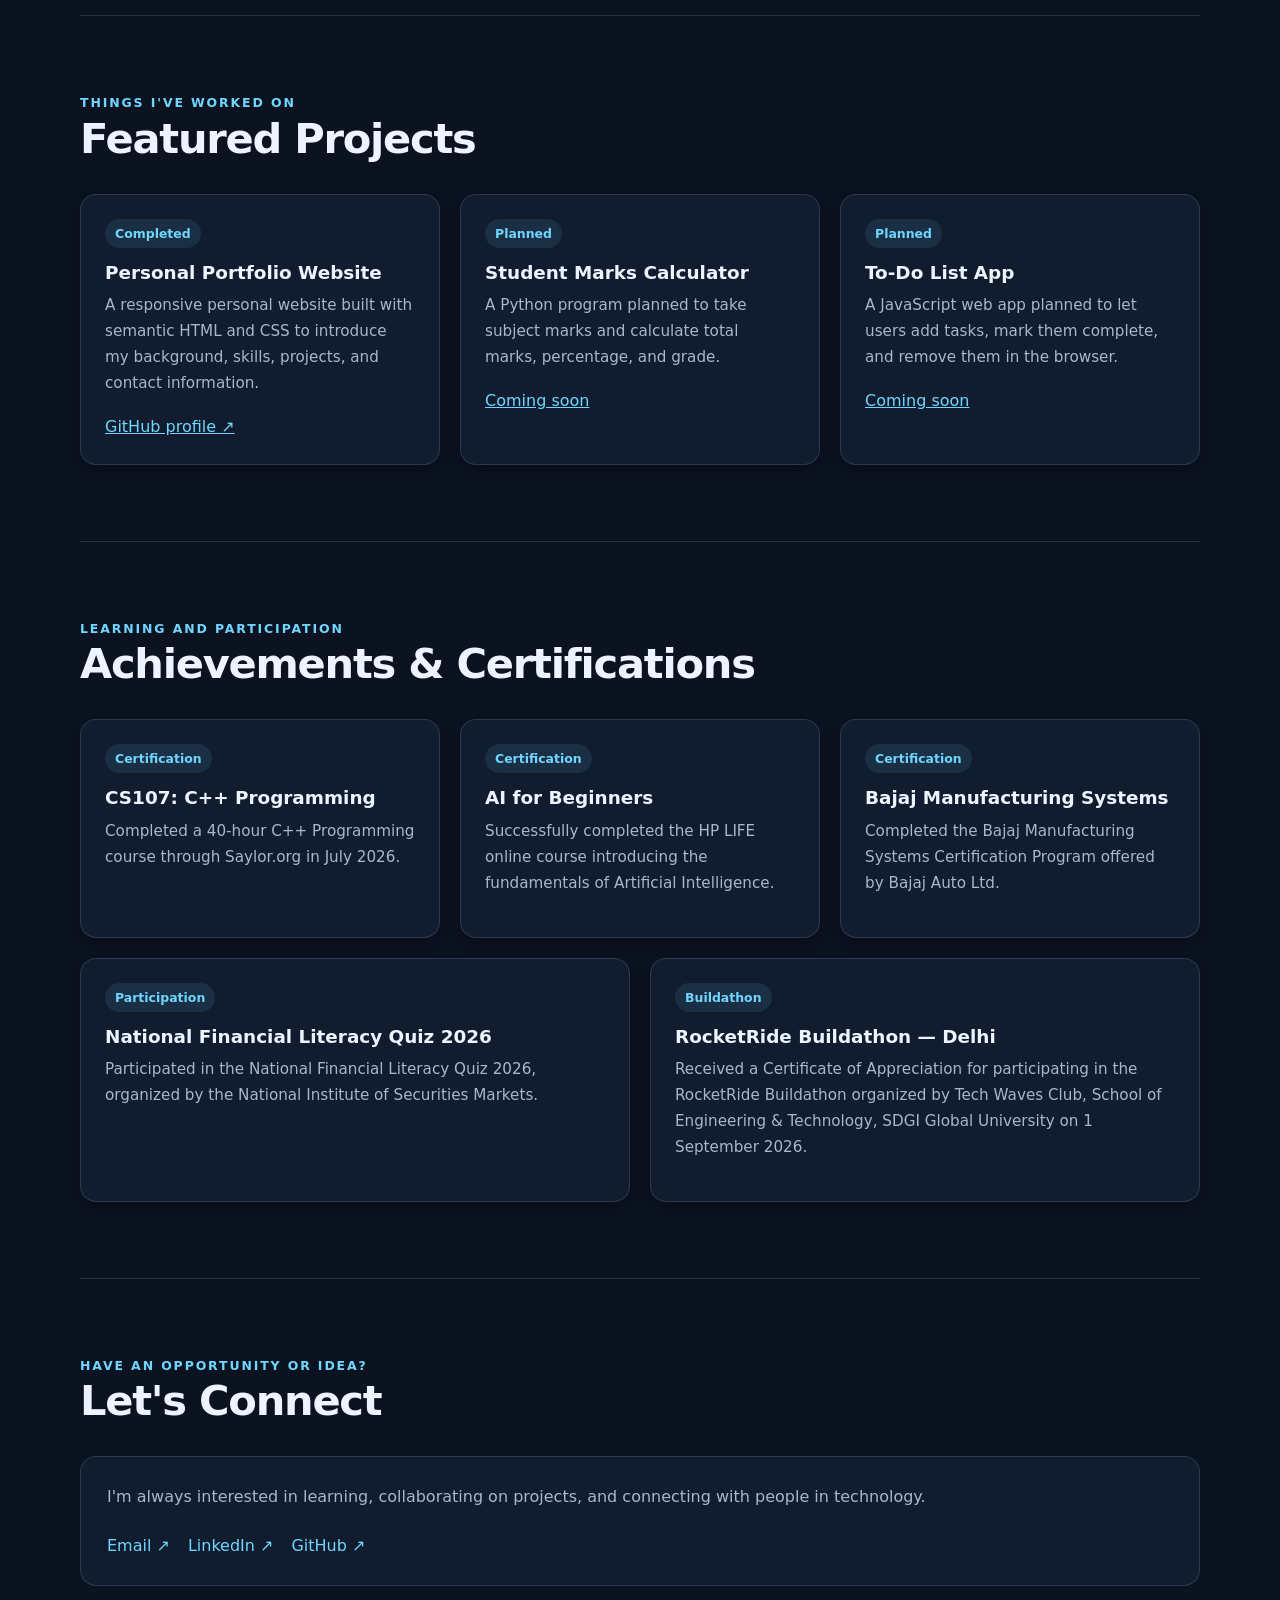
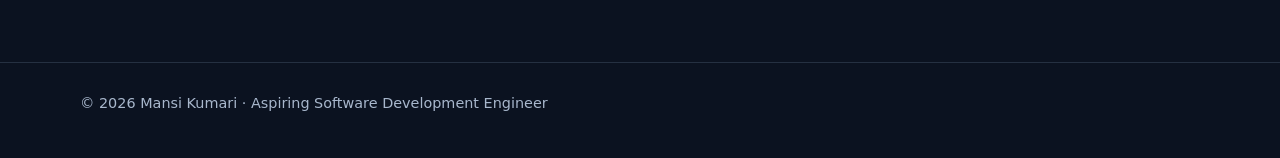
==== commit fa73a9bf: "changes" ====
--- a/docs/index.html
+++ b/docs/index.html
@@ -28,8 +28,8 @@
     <section class="hero" id="home">
       <div class="hero-text">
         <p class="eyebrow">Computer Science &amp; Engineering Student</p>
-        <h1>Hi, I'm Mansi <span>Kumari.</span></h1>
-        <p class="lead">Aspiring Software Development Engineer focused on learning, building, and solving problems through code. Currently pursuing a Diploma in Computer Science &amp; Engineering at Galgotias University.</p>
+<h1>Hi, I'm <span>Mansi Kumari.</span></h1>                                      
+ <p class="lead">Aspiring Software Development Engineer focused on learning, building, and solving problems through code. Currently pursuing a Diploma in Computer Science &amp; Engineering at Galgotias University.</p>
         <div class="actions">
           <a class="btn primary" href="#projects">Explore my projects</a>
           <a class="btn" href="#contact">Let's connect</a>
--- a/docs/style.css
+++ b/docs/style.css
@@ -159,7 +159,7 @@
   max-width: 100%;
   height: 350px;
   object-fit: cover;
-  object-position: top;
+  object-position: center;
   border-radius: 19px;
 }
 
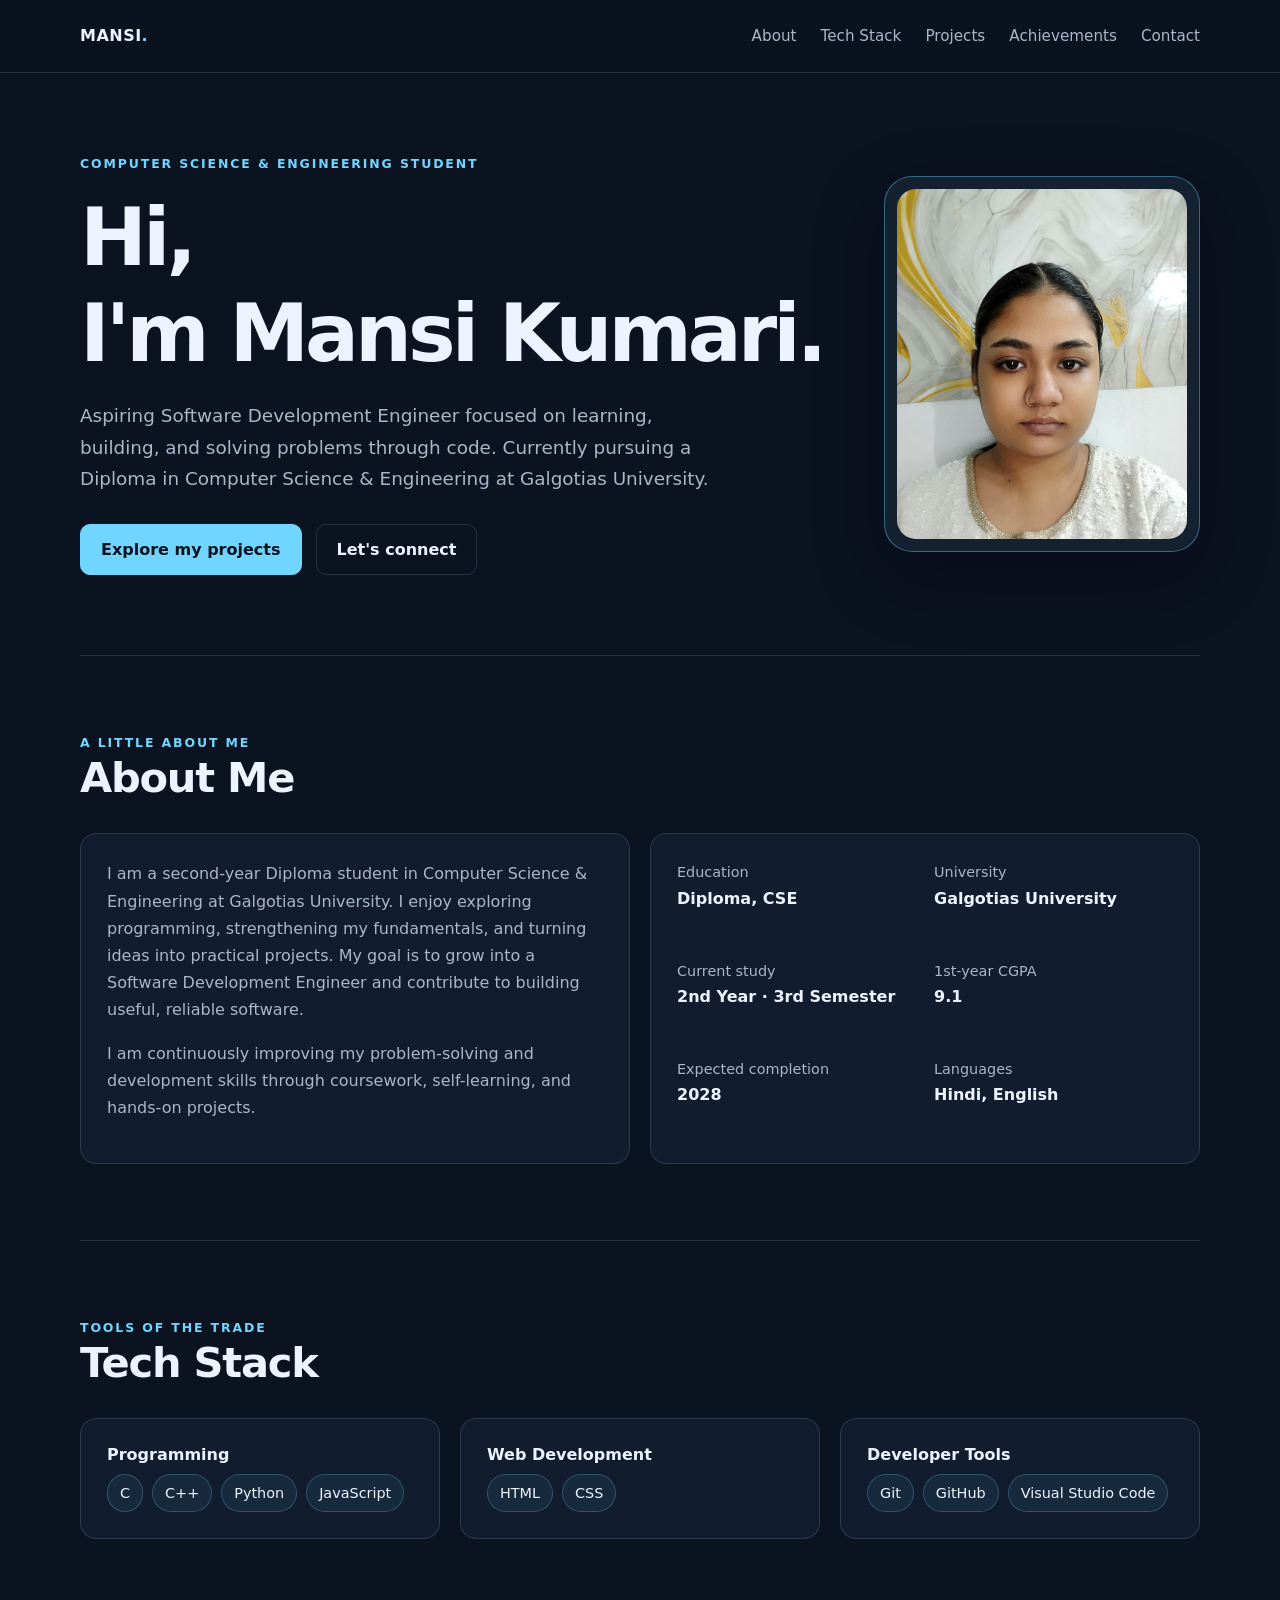
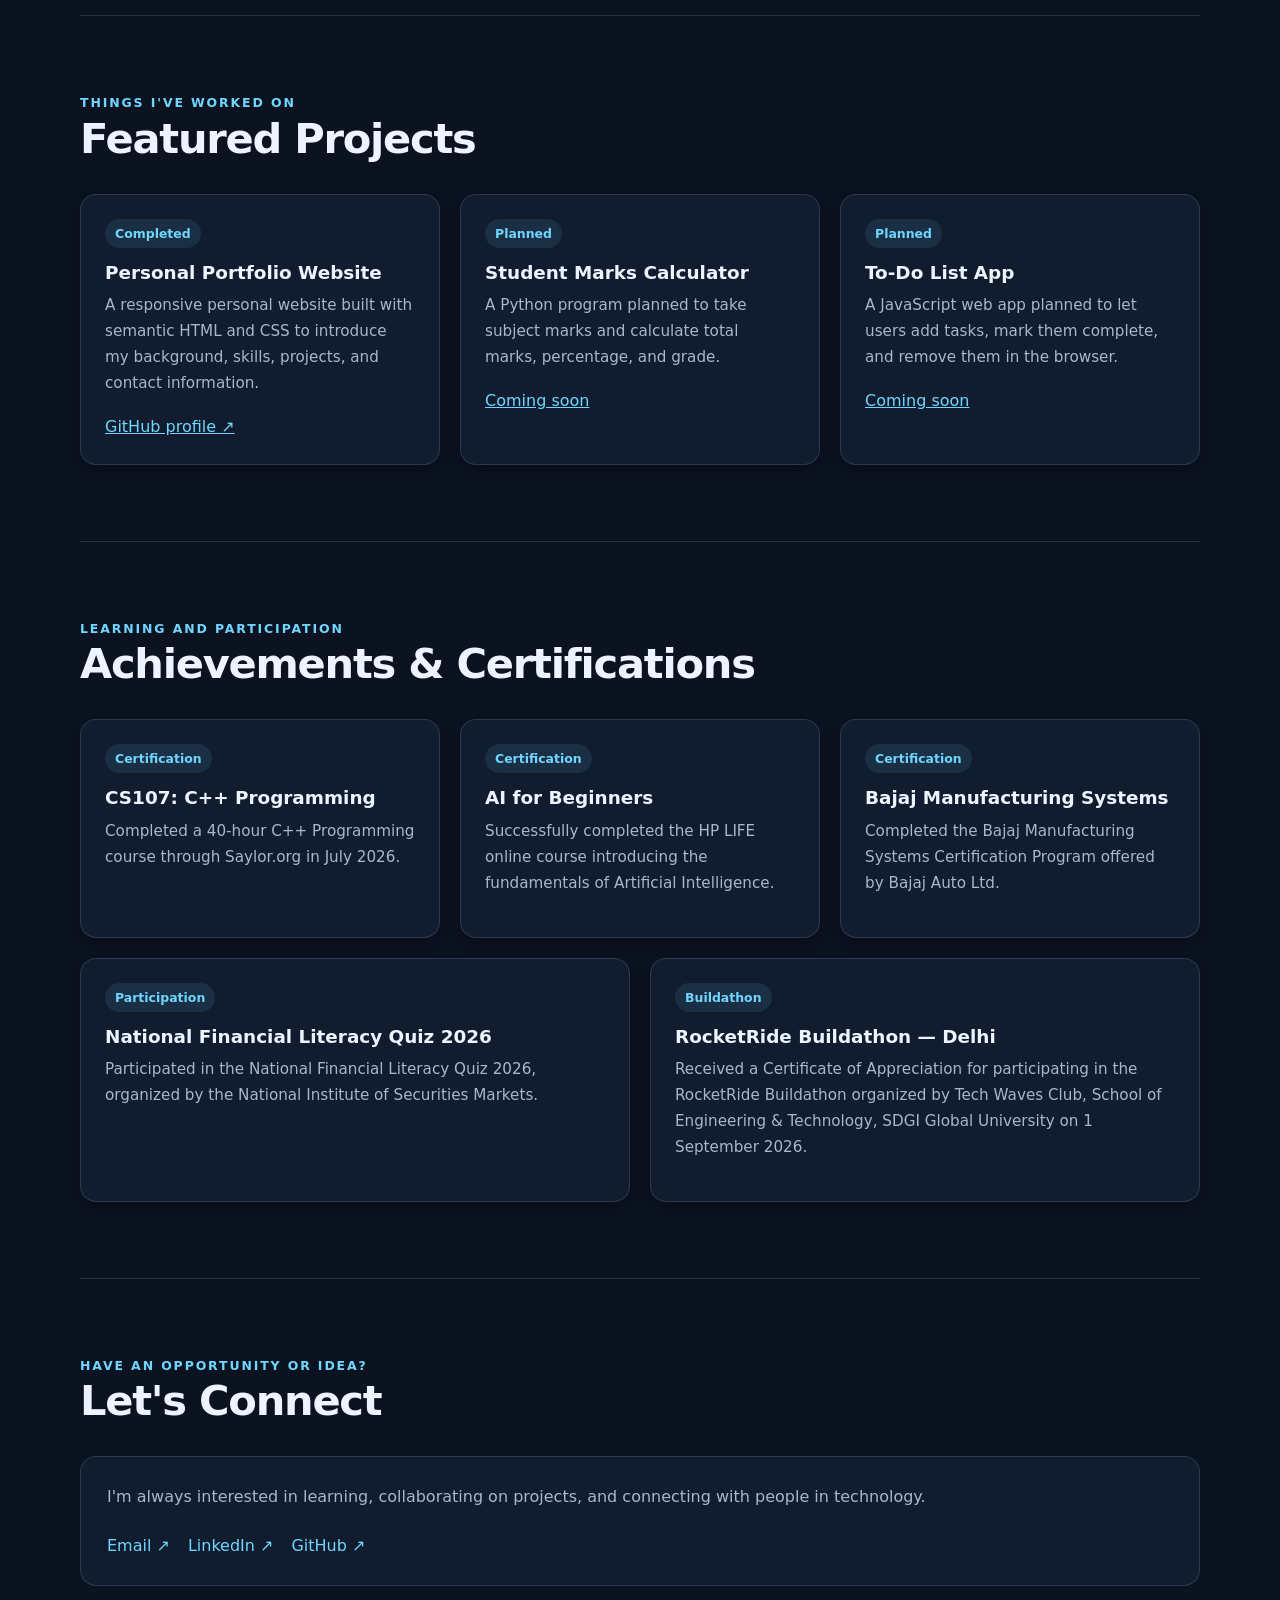
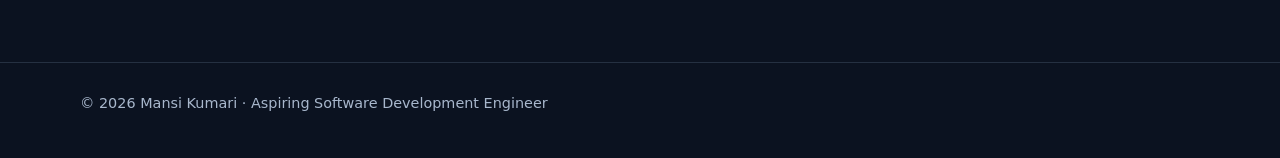
==== commit e3c521f9: "css and html change" ====
--- a/docs/index.html
+++ b/docs/index.html
@@ -28,7 +28,7 @@
     <section class="hero" id="home">
       <div class="hero-text">
         <p class="eyebrow">Computer Science &amp; Engineering Student</p>
-<h1>Hi, I'm <span>Mansi Kumari.</span></h1>                                      
+<h1>Hi,<br>I'm Mansi Kumari.</h1>                                      
  <p class="lead">Aspiring Software Development Engineer focused on learning, building, and solving problems through code. Currently pursuing a Diploma in Computer Science &amp; Engineering at Galgotias University.</p>
         <div class="actions">
           <a class="btn primary" href="#projects">Explore my projects</a>
--- a/docs/style.css
+++ b/docs/style.css
@@ -114,7 +114,7 @@
   font-size: clamp(2.6rem, 7vw, 5rem);
   letter-spacing: -0.05em;
 }
-h1 span { color: var(--accent); }
+h1 span { color: var(--text); }
 
 .lead {
   max-width: 650px;
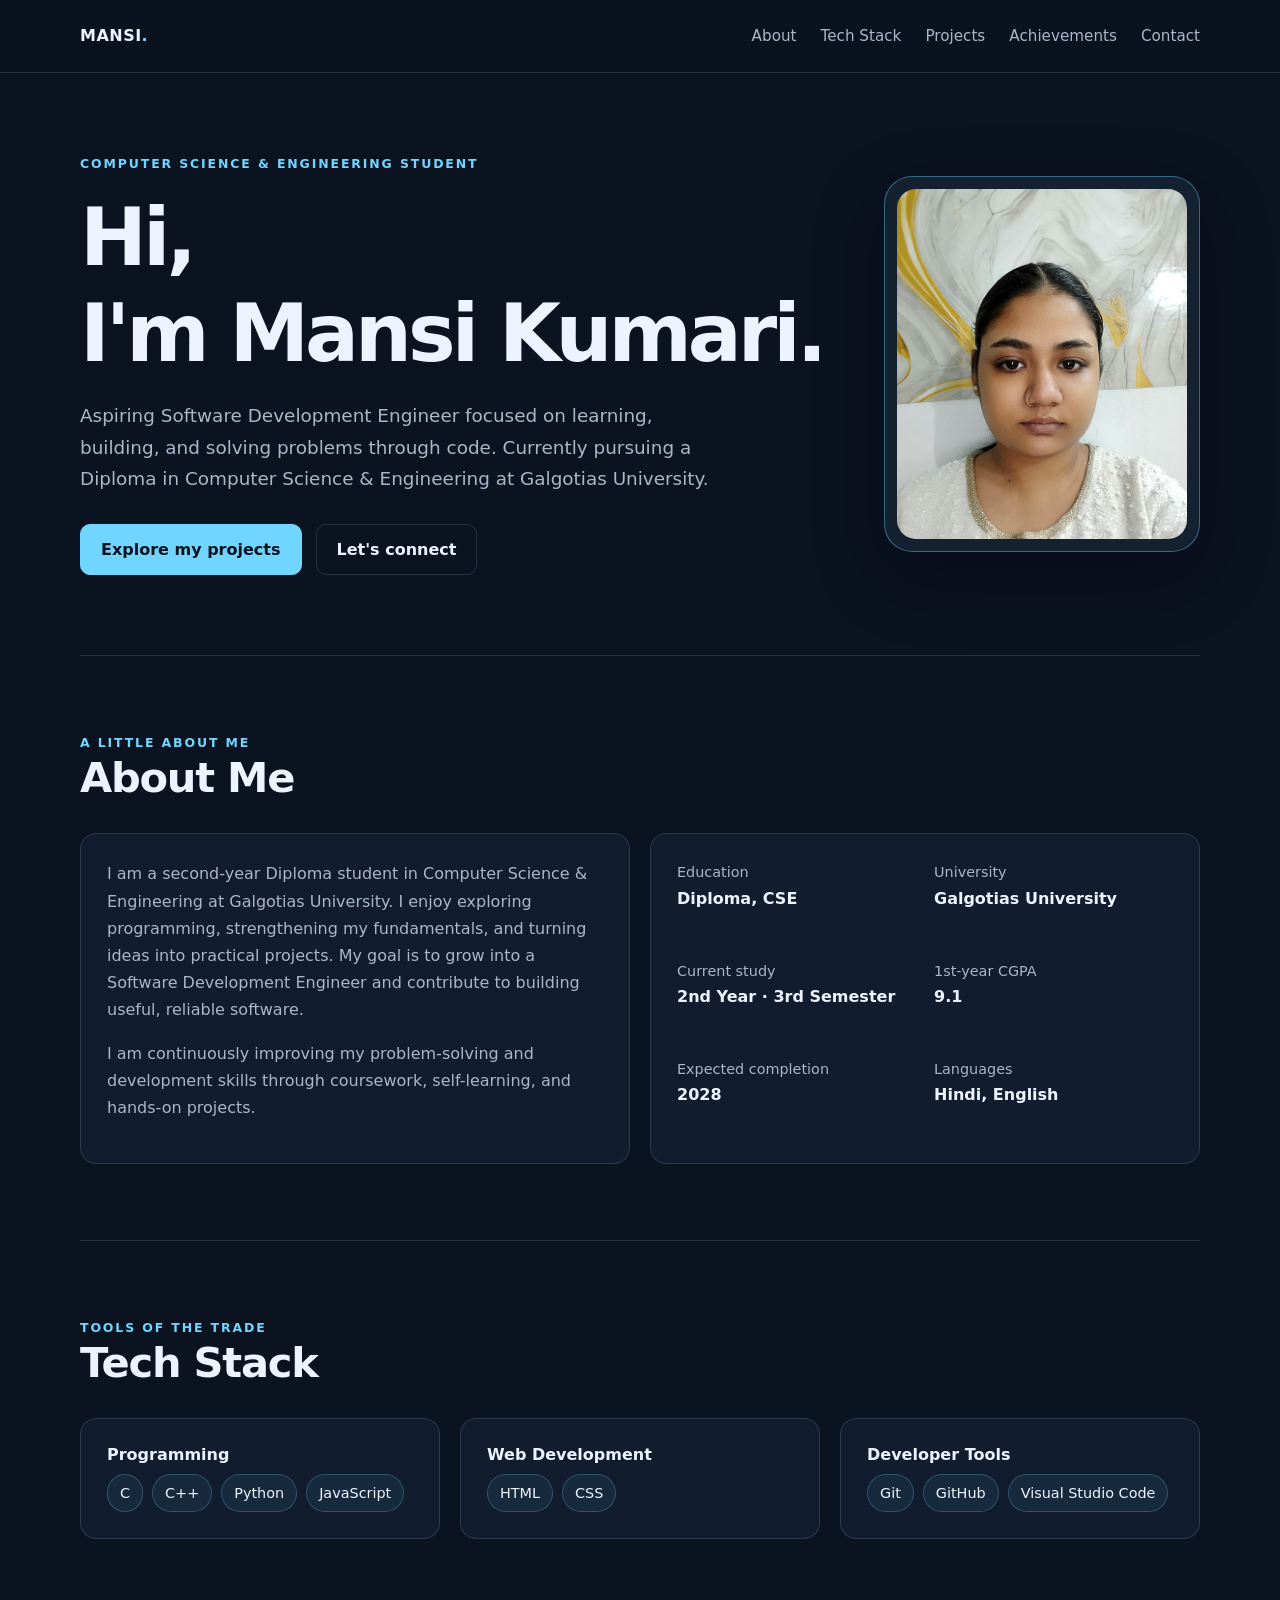
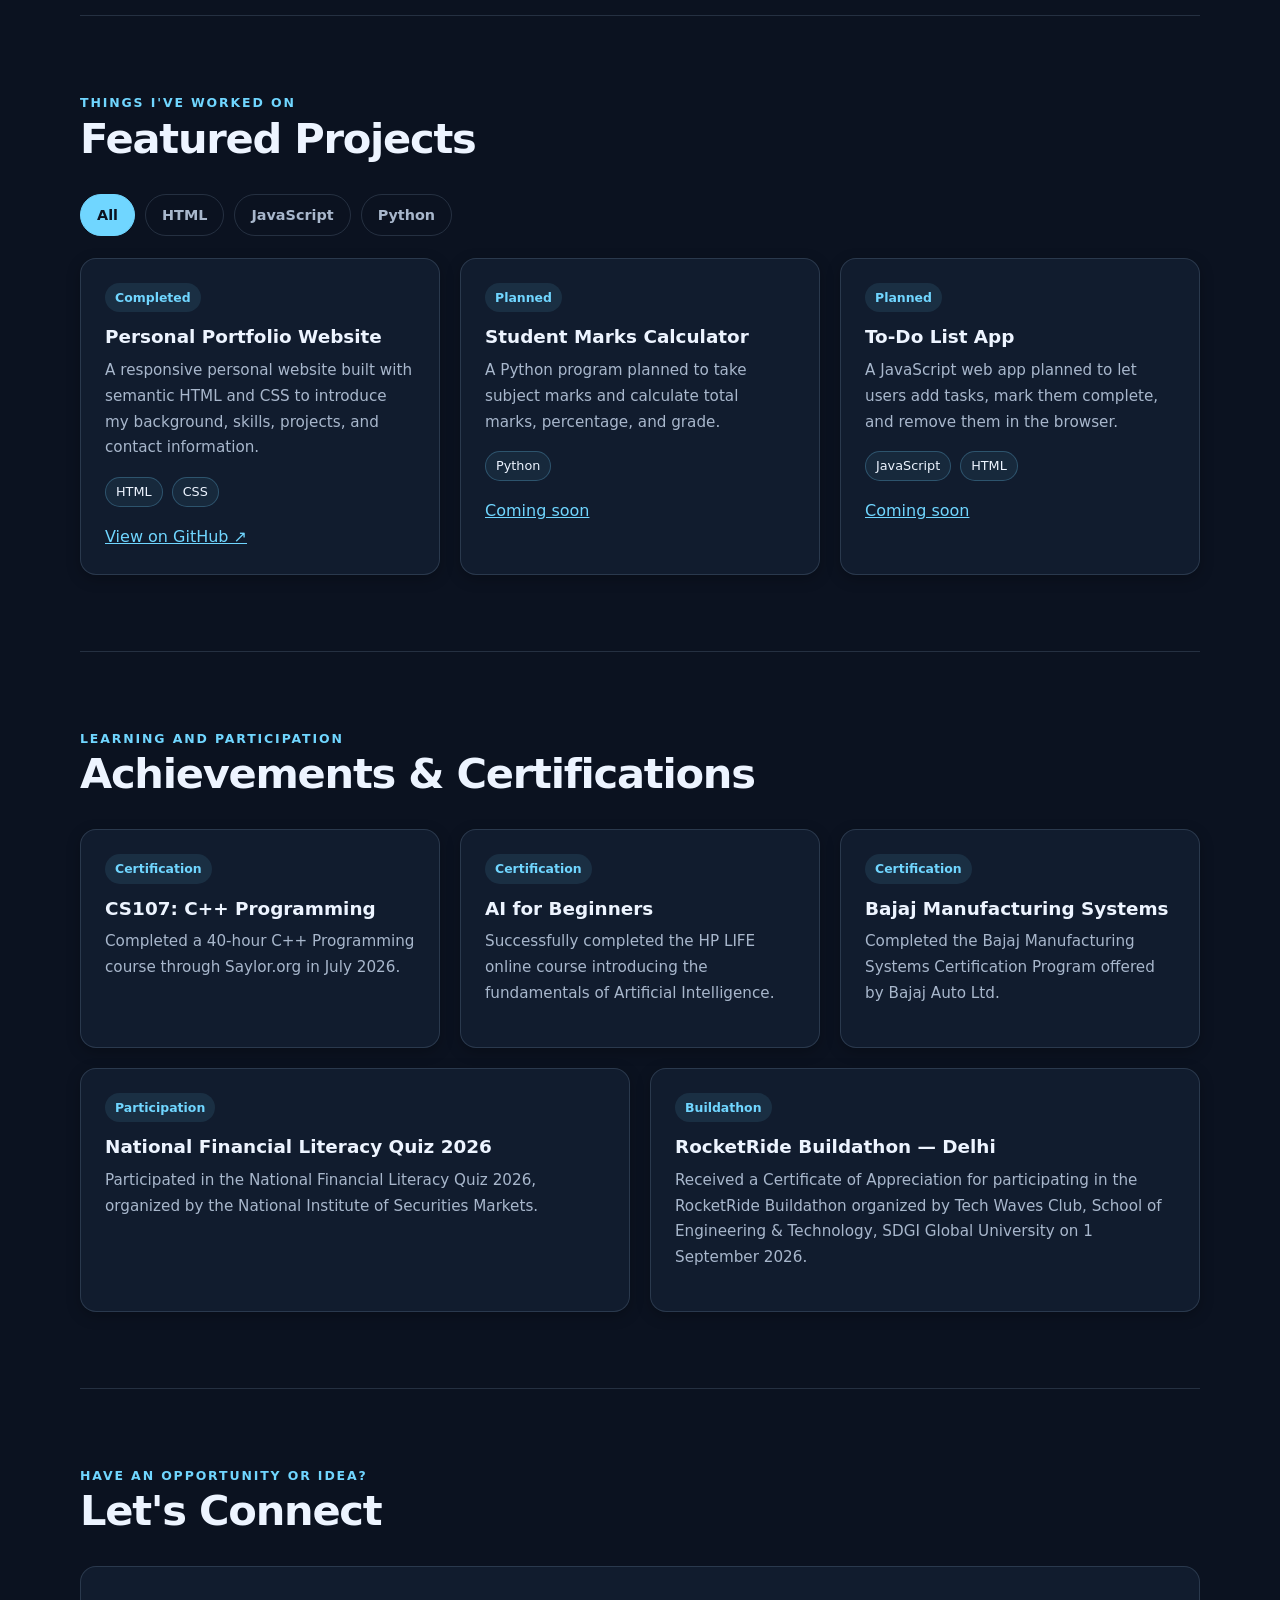
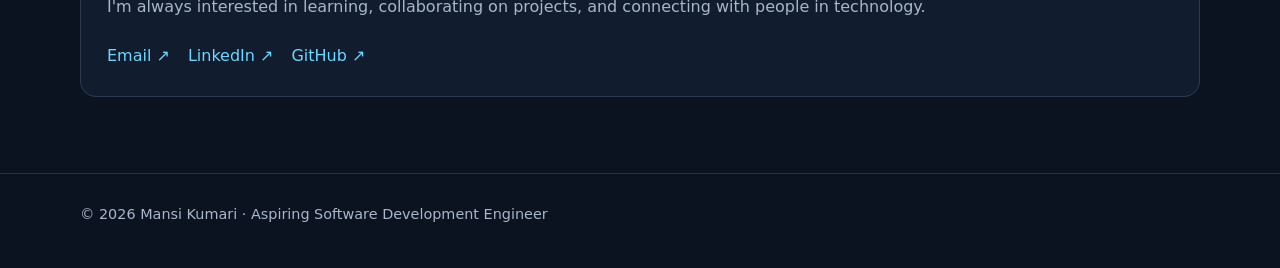
==== commit 4008fc4c: "changes in css html and script.js" ====
--- a/docs/index.html
+++ b/docs/index.html
@@ -10,9 +10,10 @@
 <body>
 
   <header class="site-header">
-    <nav class="nav wrap" aria-label="Main navigation">
+        <nav class="nav wrap" aria-label="Main navigation">
       <a class="brand" href="#home">MANSI<span>.</span></a>
-      <ul class="nav-links">
+      <button class="menu-toggle" id="menu-toggle" type="button" aria-label="Toggle menu" aria-expanded="false" aria-controls="nav-links">☰</button>
+      <ul class="nav-links" id="nav-links">
         <li><a href="#about">About</a></li>
         <li><a href="#skills">Tech Stack</a></li>
         <li><a href="#projects">Projects</a></li>
@@ -92,36 +93,23 @@
       </div>
     </section>
 
-    <!-- Projects -->
+        <!-- Projects -->
     <section class="section" id="projects">
       <header class="section-head">
         <p class="kicker">Things I've worked on</p>
         <h2>Featured Projects</h2>
       </header>
 
-      <div class="row">
-        <article class="card">
-          <span class="tag">Completed</span>
-          <h3>Personal Portfolio Website</h3>
-          <p>A responsive personal website built with semantic HTML and CSS to introduce my background, skills, projects, and contact information.</p>
-          <a href="https://github.com/mansikumari0406-alt" target="_blank" rel="noopener">GitHub profile ↗</a>
-        </article>
+      <div class="filters" id="filters">
+        <button class="filter-btn active" type="button" data-filter="All" aria-pressed="true">All</button>
+        <button class="filter-btn" type="button" data-filter="HTML" aria-pressed="false">HTML</button>
+        <button class="filter-btn" type="button" data-filter="JavaScript" aria-pressed="false">JavaScript</button>
+        <button class="filter-btn" type="button" data-filter="Python" aria-pressed="false">Python</button>
+      </div>
 
-        <article class="card">
-          <span class="tag">Planned</span>
-          <h3>Student Marks Calculator</h3>
-          <p>A Python program planned to take subject marks and calculate total marks, percentage, and grade.</p>
-          <a href="#projects">Coming soon</a>
-        </article>
+      <div class="row cards" id="projects-grid"></div>
+    </section>
 
-        <article class="card">
-          <span class="tag">Planned</span>
-          <h3>To-Do List App</h3>
-          <p>A JavaScript web app planned to let users add tasks, mark them complete, and remove them in the browser.</p>
-          <a href="#projects">Coming soon</a>
-        </article>
-      </div>
-    </section>
 
     <!-- Achievements & Certifications -->
     <section class="section" id="achievements">
@@ -185,6 +173,6 @@
   <footer class="site-footer">
     <div class="wrap">© 2026 Mansi Kumari · Aspiring Software Development Engineer</div>
   </footer>
-
+  <script src="script.js"></script>
 </body>
 </html>
--- a/docs/style.css
+++ b/docs/style.css
@@ -287,4 +287,78 @@
   html { scroll-behavior: auto; }
   .btn, .card { transition: none; }
   .btn:hover, .card:hover { transform: none; }
-}+}
+/* ========== Week 2: mobile menu, filters, responsive cards ========== */
+body { overflow-wrap: break-word; }
+
+/* Hamburger button: visible on phones by default (mobile first) */
+.menu-toggle {
+  display: inline-flex;
+  align-items: center;
+  justify-content: center;
+  padding: 6px 14px;
+  border: 1px solid var(--line);
+  border-radius: 10px;
+  background: transparent;
+  color: var(--text);
+  font: inherit;
+  font-size: 1.3rem;
+  line-height: 1;
+  cursor: pointer;
+}
+.menu-toggle:hover { border-color: var(--accent); }
+.menu-toggle:focus-visible,
+.filter-btn:focus-visible { outline: 3px solid var(--accent); outline-offset: 3px; }
+
+/* Phone navbar: brand and button on one row, links drop below when open */
+.nav {
+  flex-direction: row;
+  flex-wrap: wrap;
+  align-items: center;
+  align-content: center;
+  gap: 0 24px;
+  padding: 0;
+}
+.nav-links {
+  display: none;
+  flex-direction: column;
+  flex-basis: 100%;
+  gap: 2px;
+  padding: 0 0 14px;
+}
+.nav-links.open { display: flex; }
+.nav-links a { display: block; padding: 10px 0; }
+
+/* Larger screens: normal row of links, no hamburger */
+@media (min-width: 801px) {
+  .menu-toggle { display: none; }
+  .nav-links { display: flex; flex-direction: row; flex-basis: auto; gap: 24px; padding: 0; }
+  .nav-links a { display: inline; padding: 0; }
+}
+
+/* Project cards: one column on phones, a row on larger screens */
+.cards { flex-direction: column; }
+.cards > * { flex: 0 0 auto; }
+@media (min-width: 700px) {
+  .cards { flex-direction: row; }
+  .cards > * { flex: 1 1 280px; }
+}
+.cards .chips { margin-bottom: 16px; }
+.cards .chips li { padding: 3px 10px; font-size: 0.8rem; }
+.empty-message { color: var(--muted); }
+
+/* Filter buttons */
+.filters { display: flex; flex-wrap: wrap; gap: 10px; margin-bottom: 22px; }
+.filter-btn {
+  padding: 8px 16px;
+  border: 1px solid var(--line);
+  border-radius: 999px;
+  background: transparent;
+  color: var(--muted);
+  font: inherit;
+  font-size: 0.9rem;
+  font-weight: 700;
+  cursor: pointer;
+}
+.filter-btn:hover { color: var(--text); border-color: var(--accent); }
+.filter-btn.active { background: var(--accent); border-color: var(--accent); color: var(--bg); }
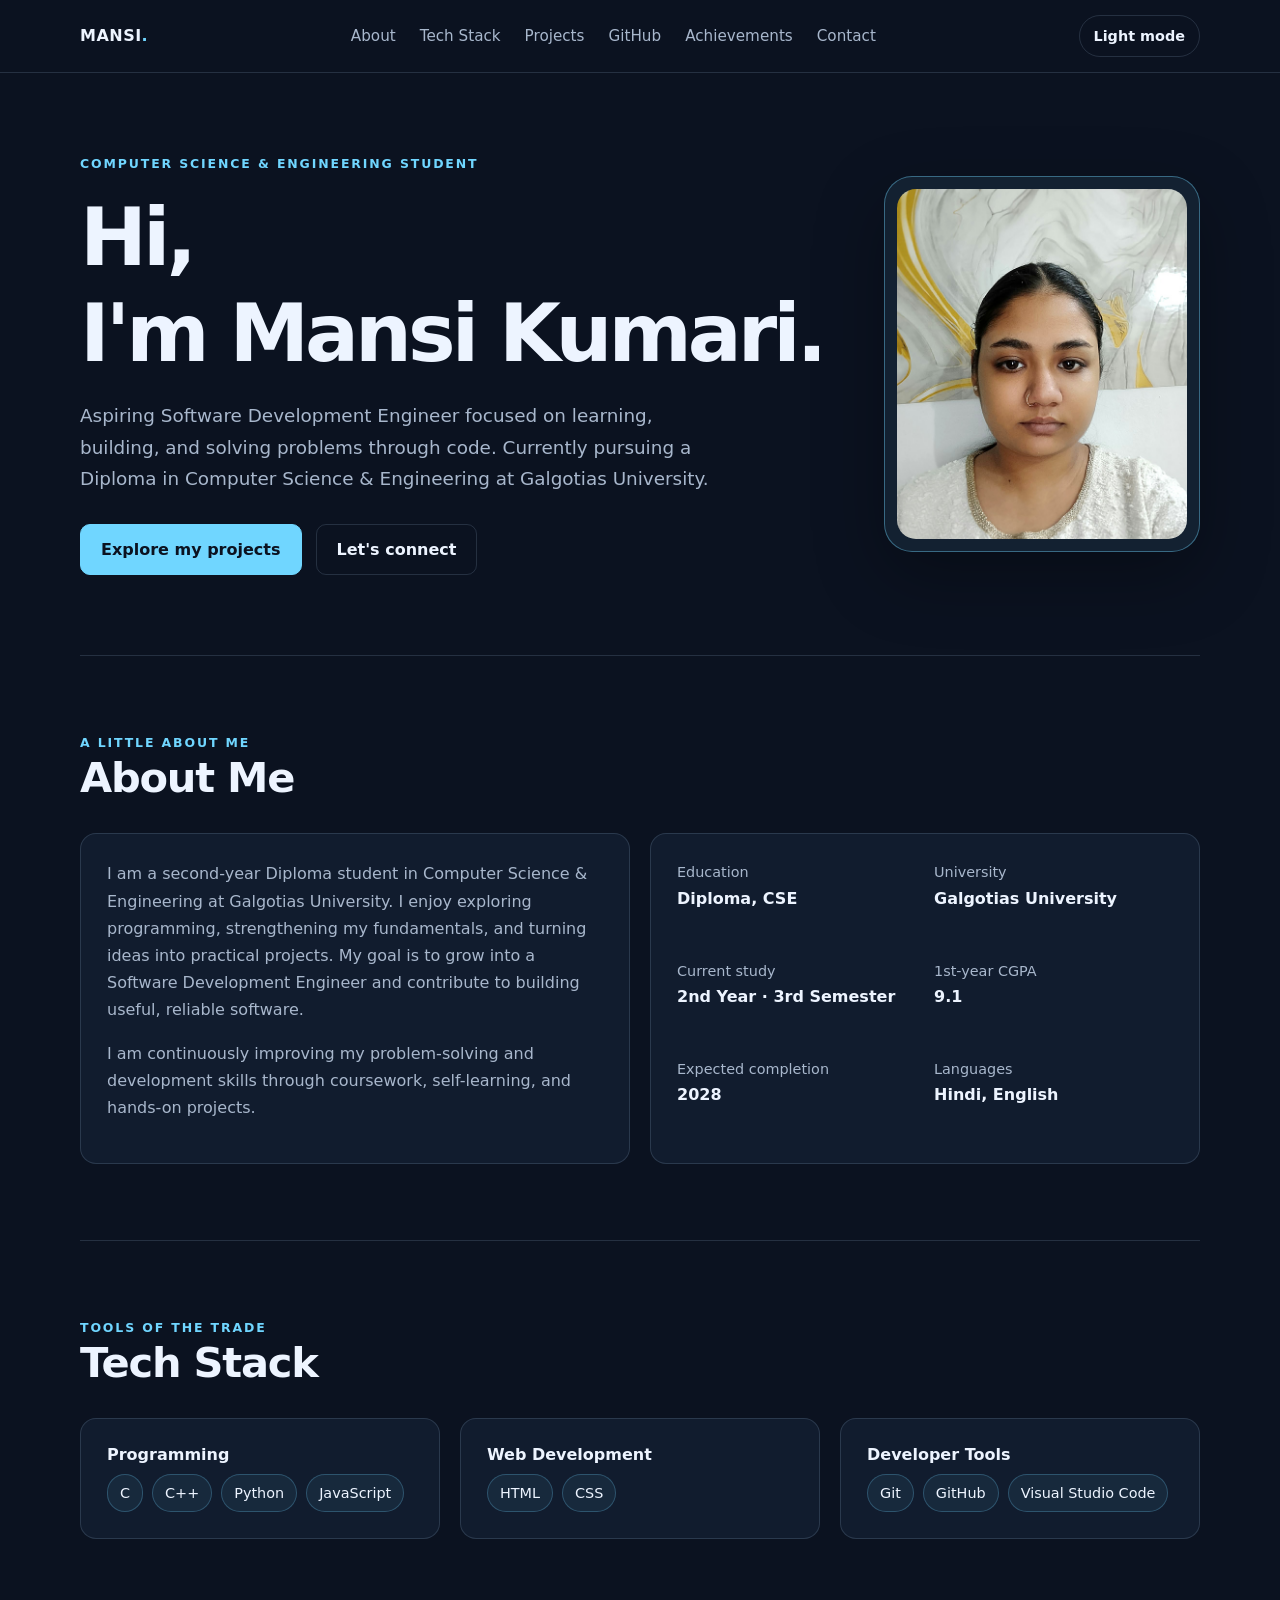
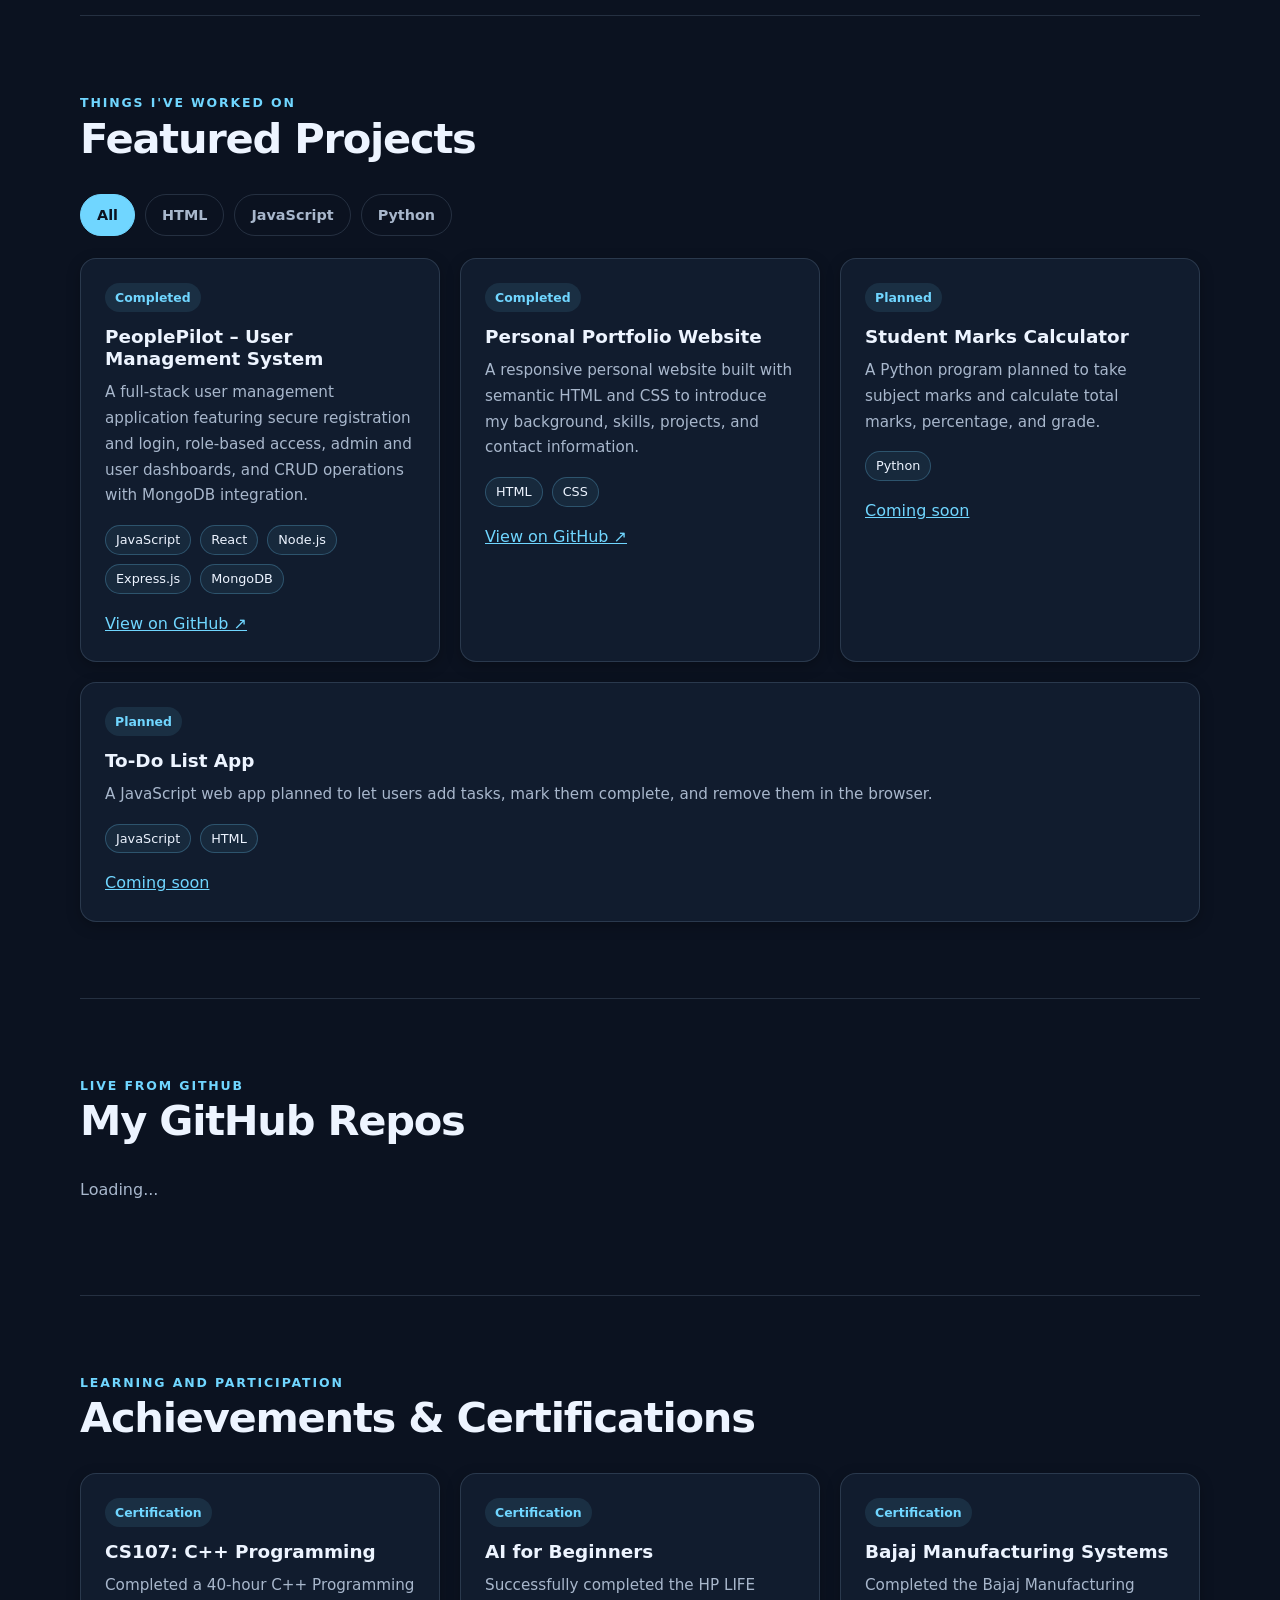
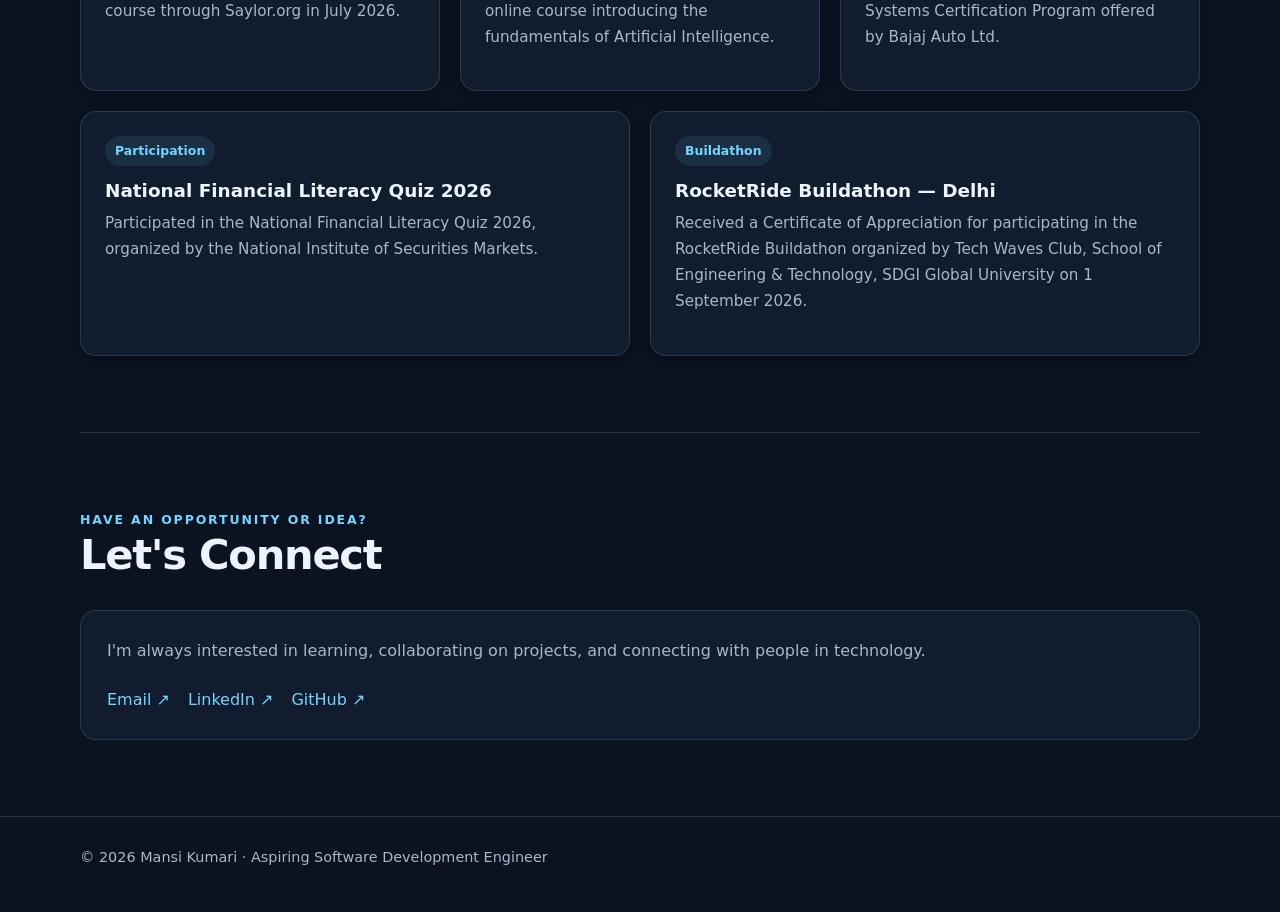
==== commit c0080a1b: "changes" ====
--- a/docs/index.html
+++ b/docs/index.html
@@ -6,20 +6,25 @@
   <meta name="description" content="Mansi Kumari — Computer Science & Engineering diploma student and aspiring Software Development Engineer.">
   <title>Mansi Kumari | Aspiring Software Development Engineer</title>
   <link rel="stylesheet" href="style.css">
+  <link rel="icon" href="data:,">
 </head>
-<body>
+<body class="dark"></body>
 
   <header class="site-header">
         <nav class="nav wrap" aria-label="Main navigation">
       <a class="brand" href="#home">MANSI<span>.</span></a>
-      <button class="menu-toggle" id="menu-toggle" type="button" aria-label="Toggle menu" aria-expanded="false" aria-controls="nav-links">☰</button>
       <ul class="nav-links" id="nav-links">
         <li><a href="#about">About</a></li>
         <li><a href="#skills">Tech Stack</a></li>
         <li><a href="#projects">Projects</a></li>
+        <li><a href="#repos">GitHub</a></li>
         <li><a href="#achievements">Achievements</a></li>
         <li><a href="#contact">Contact</a></li>
       </ul>
+      <div class="nav-actions">
+        <button class="theme-toggle" id="theme-toggle" type="button">Light mode</button>
+        <button class="menu-toggle" id="menu-toggle" type="button" aria-label="Toggle menu" aria-expanded="false" aria-controls="nav-links">☰</button>
+      </div>
     </nav>
   </header>
 
@@ -110,7 +115,16 @@
       <div class="row cards" id="projects-grid"></div>
     </section>
 
+    <!-- GitHub repos (loaded by JavaScript) -->
+    <section class="section" id="repos">
+      <header class="section-head">
+        <p class="kicker">Live from GitHub</p>
+        <h2>My GitHub Repos</h2>
+      </header>
 
+      <p class="status-message" id="repos-status" role="status">Loading...</p>
+      <div class="row cards" id="repos-grid"></div>
+    </section>
     <!-- Achievements & Certifications -->
     <section class="section" id="achievements">
       <header class="section-head">
--- a/docs/style.css
+++ b/docs/style.css
@@ -361,4 +361,91 @@
   cursor: pointer;
 }
 .filter-btn:hover { color: var(--text); border-color: var(--accent); }
-.filter-btn.active { background: var(--accent); border-color: var(--accent); color: var(--bg); }+.filter-btn.active { background: var(--accent); border-color: var(--accent); color: var(--bg); }
+
+/* ========== Week 3: light / dark themes, GitHub repos ========== */
+
+/* Light theme is the default; body.dark overrides the colour variables */
+body {
+  --bg: #f5f8fc;
+  --panel: #ffffff;
+  --text: #0f1b2d;
+  --muted: #44546a;
+  --accent: #0b6fa4;
+  --line: rgba(15, 27, 45, 0.16);
+  color-scheme: light;
+}
+body.dark {
+  --bg: #0b1220;
+  --panel: #111c2e;
+  --text: #edf4ff;
+  --muted: #a8b7cc;
+  --accent: #70d6ff;
+  --line: rgba(174, 202, 235, 0.16);
+  color-scheme: dark;
+}
+
+.site-header { background: var(--bg); }
+
+/* Softer details in the light theme */
+body:not(.dark) .chips li { border-color: rgba(11, 111, 164, 0.35); background: rgba(11, 111, 164, 0.07); }
+body:not(.dark) .tag { background: rgba(11, 111, 164, 0.1); }
+body:not(.dark) .portrait-frame { background: rgba(11, 111, 164, 0.08); border-color: rgba(11, 111, 164, 0.4); box-shadow: 0 24px 70px rgba(15, 27, 45, 0.15); }
+body:not(.dark) .card { box-shadow: 0 4px 14px rgba(15, 27, 45, 0.1); }
+body:not(.dark) .card:hover { box-shadow: 0 10px 24px rgba(15, 27, 45, 0.16); }
+
+/* Navbar order: logo, then buttons, then links drop below on phones */
+.brand { order: 1; }
+.nav-actions { order: 2; display: flex; align-items: center; gap: 10px; margin-left: auto; }
+.nav-links { order: 3; }
+@media (min-width: 801px) {
+  .nav-links { order: 2; }
+  .nav-actions { order: 3; margin-left: 0; }
+}
+
+.theme-toggle {
+  padding: 8px 14px;
+  border: 1px solid var(--line);
+  border-radius: 999px;
+  background: transparent;
+  color: var(--text);
+  font: inherit;
+  font-size: 0.9rem;
+  font-weight: 700;
+  cursor: pointer;
+}
+.theme-toggle:hover { border-color: var(--accent); }
+.theme-toggle:focus-visible { outline: 3px solid var(--accent); outline-offset: 3px; }
+
+/* GitHub repos section */
+#repos-grid {
+  display: grid;
+  grid-template-columns: repeat(auto-fill, minmax(260px, 1fr));
+  gap: 20px;
+}
+.status-message { color: var(--muted); }
+.status-message.error {
+  padding: 14px 18px;
+  border: 1px solid #e5484d;
+  border-radius: 12px;
+  background: rgba(229, 72, 77, 0.1);
+  color: var(--text);
+}
+.repo-meta {
+  display: flex;
+  flex-wrap: wrap;
+  gap: 6px 16px;
+  margin: 0 0 14px;
+  color: var(--muted);
+  font-size: 0.9rem;
+}
+.repo-controls { display: flex; flex-wrap: wrap; align-items: center; gap: 10px; margin-bottom: 22px; }
+.repo-controls label { color: var(--muted); font-size: 0.9rem; }
+.repo-controls select {
+  padding: 8px 12px;
+  border: 1px solid var(--line);
+  border-radius: 10px;
+  background: var(--panel);
+  color: var(--text);
+  font: inherit;
+}
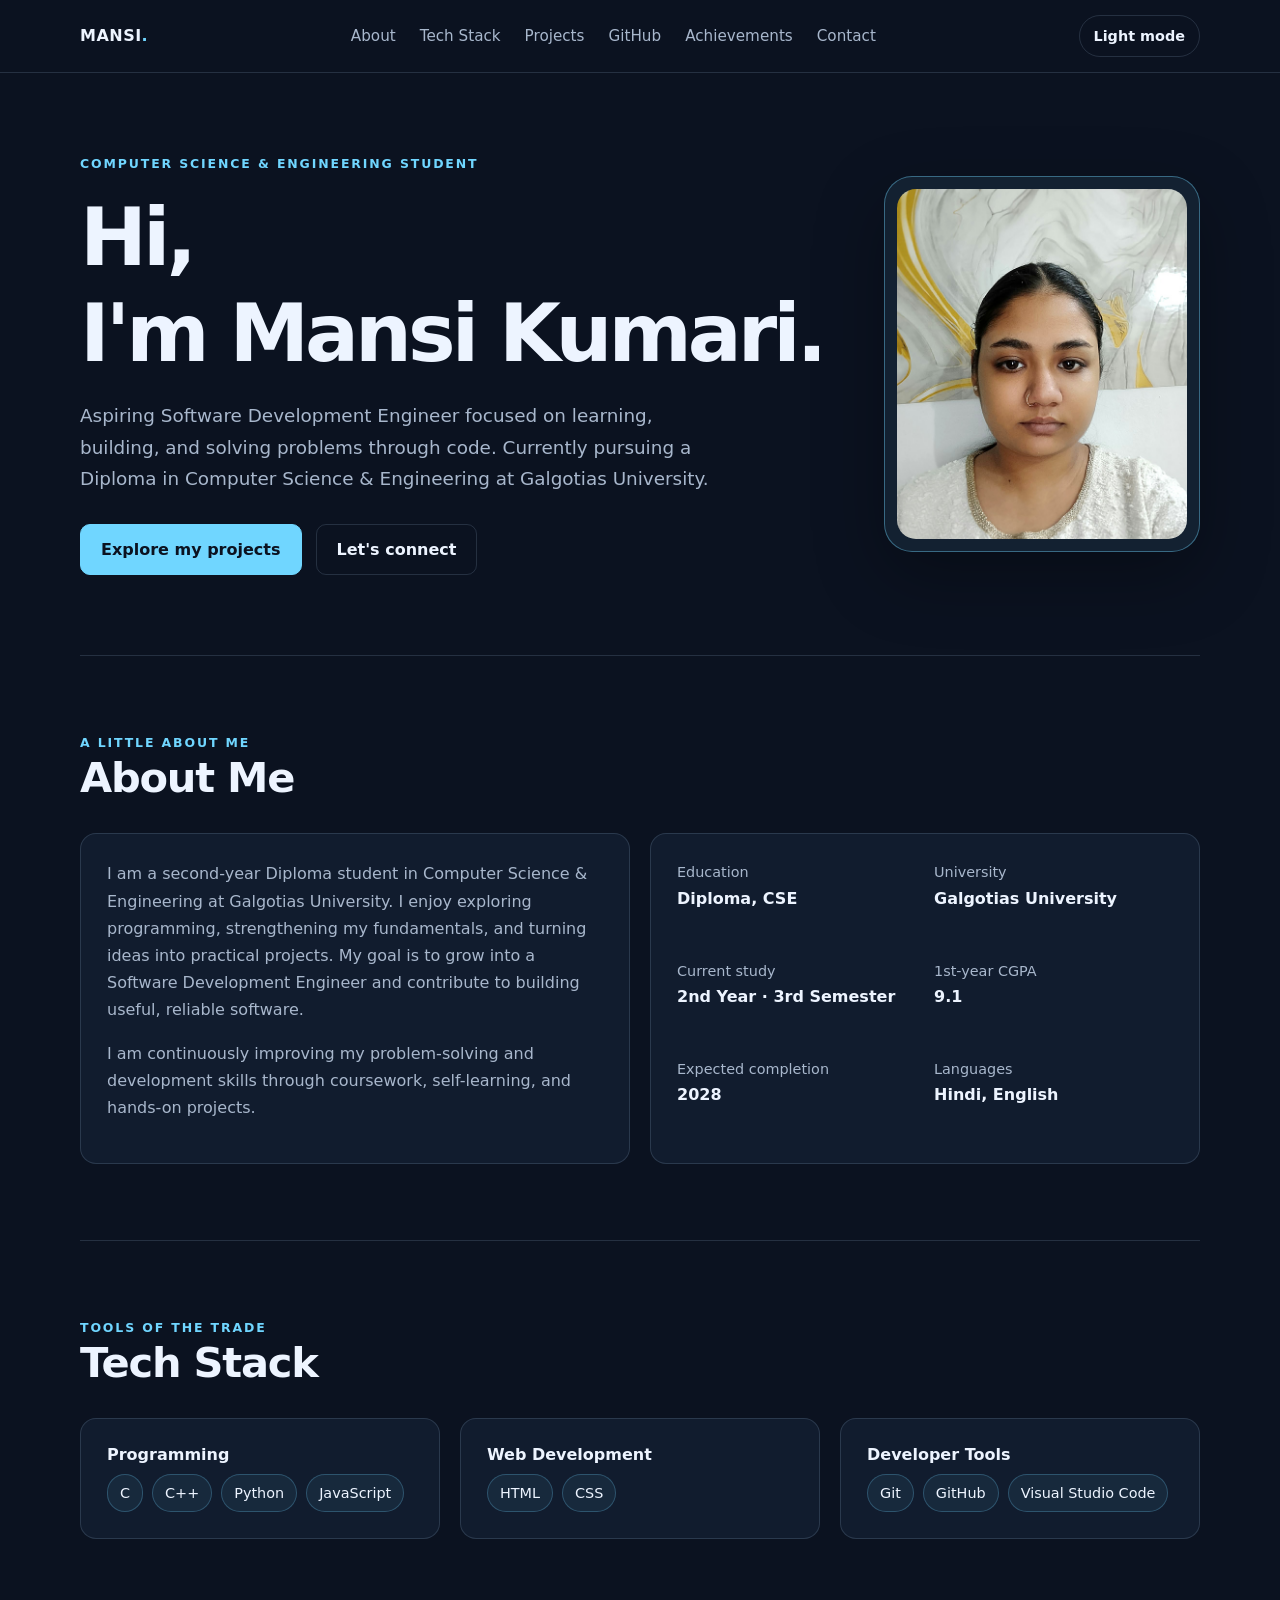
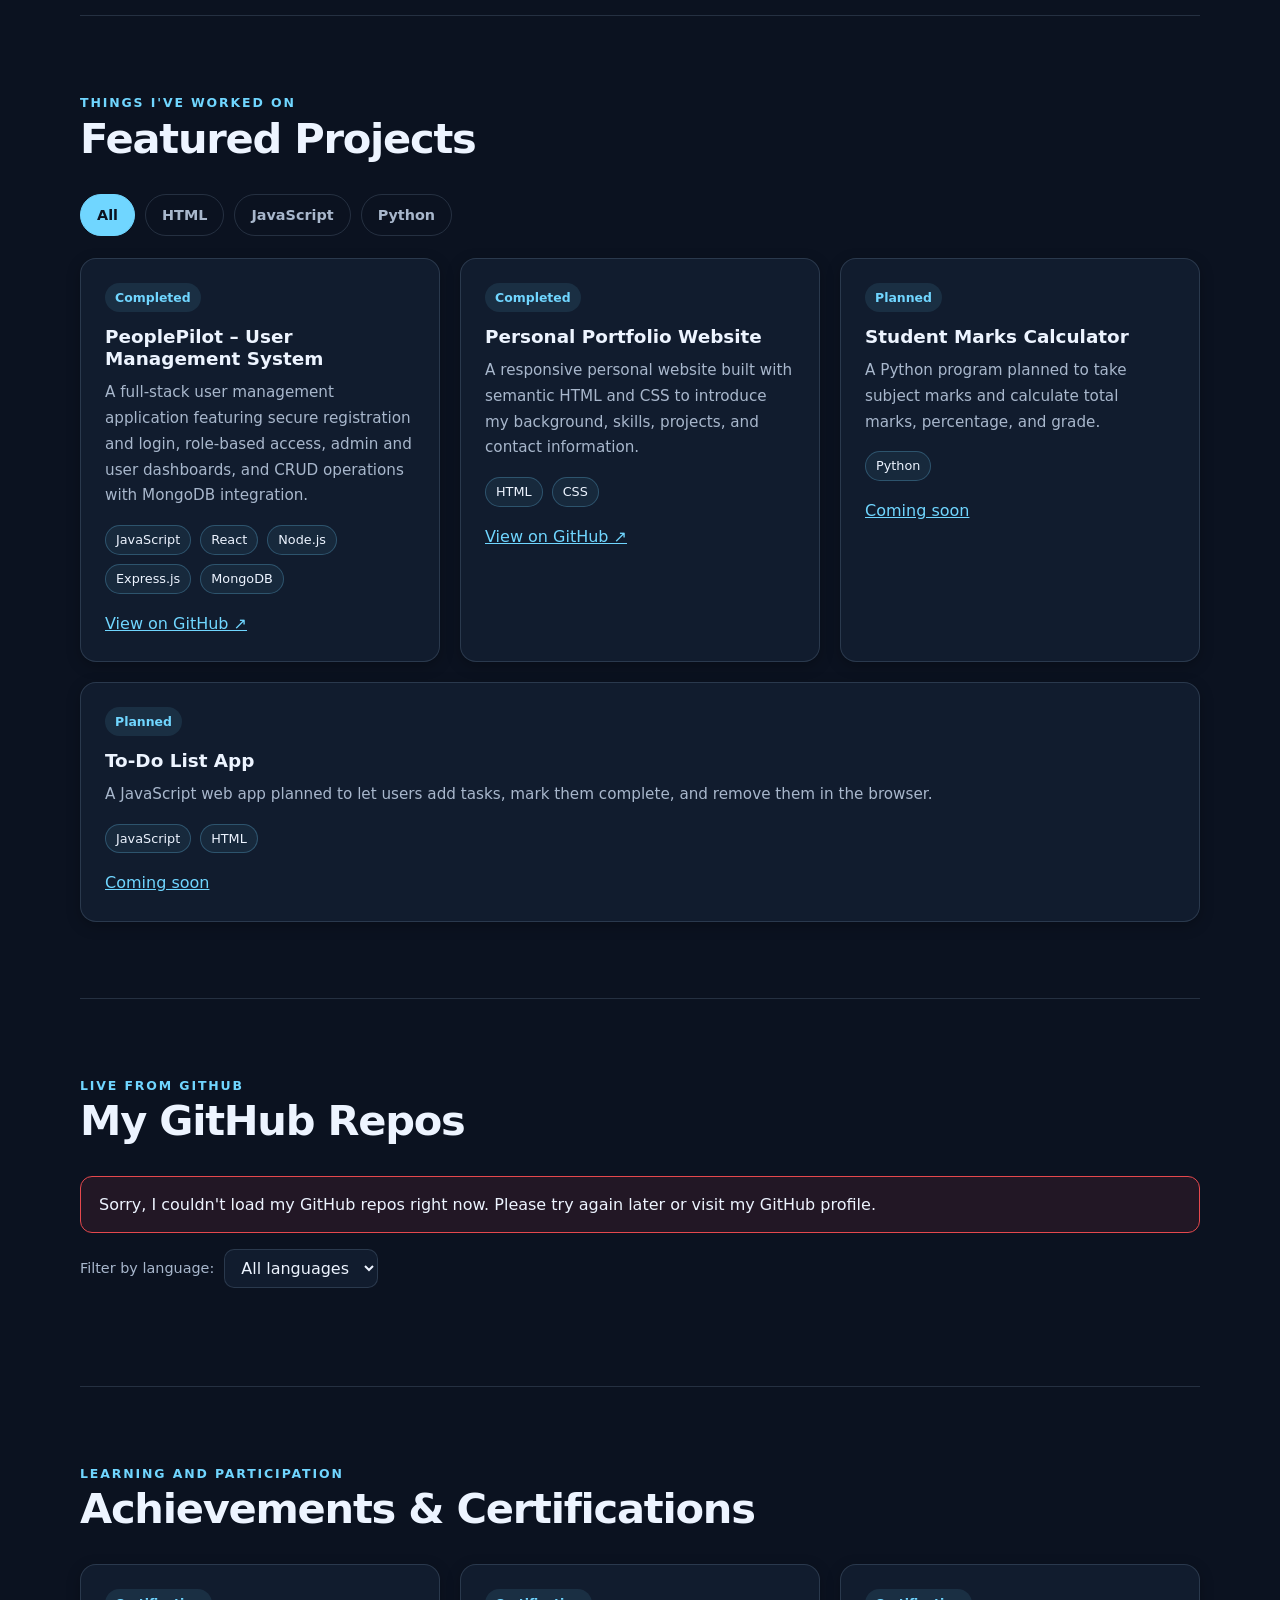
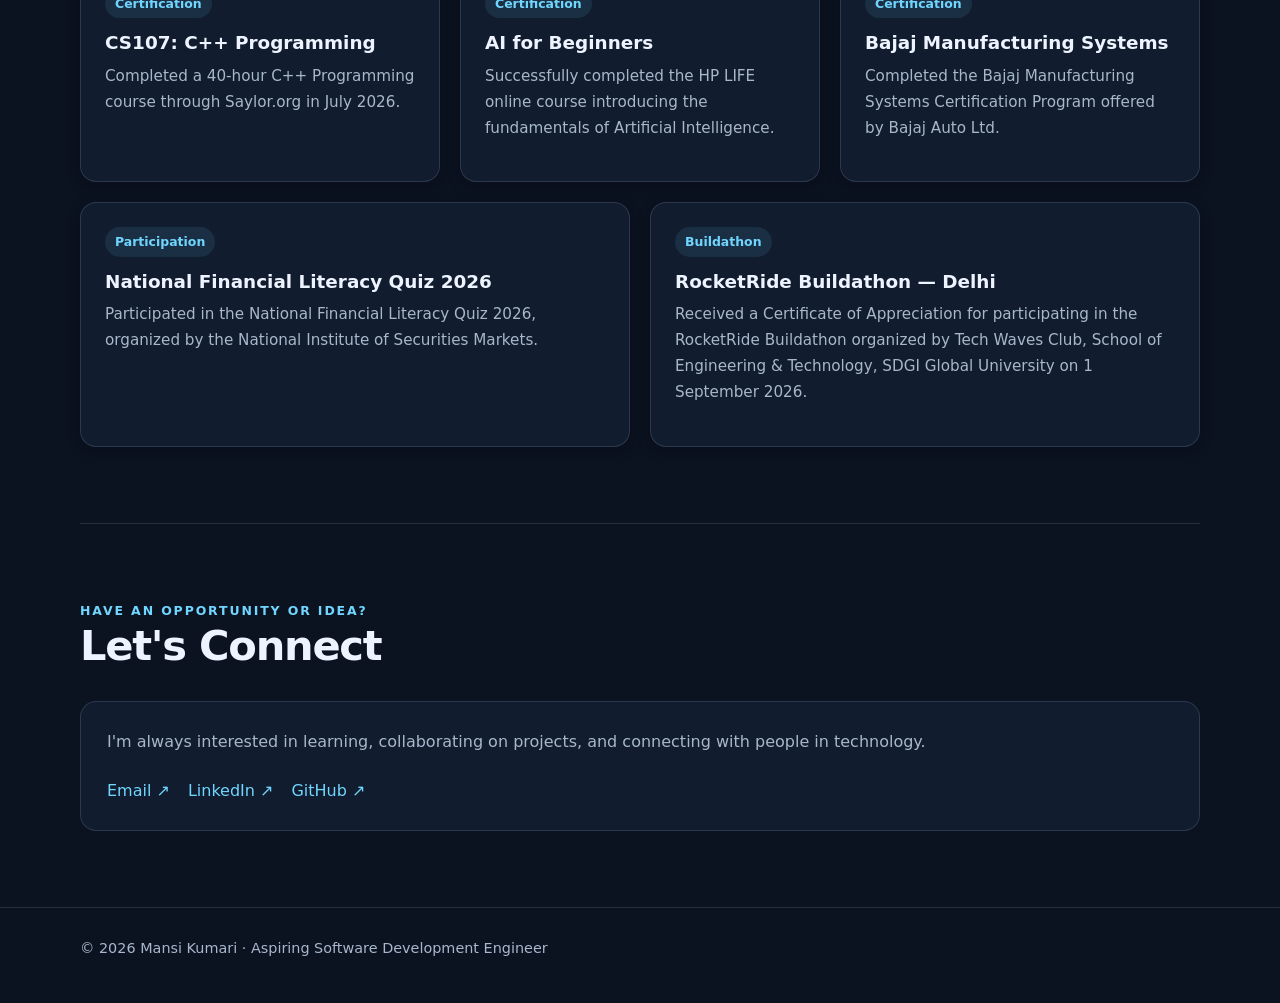
==== commit 630633ef: "change in html and script.js" ====
--- a/docs/index.html
+++ b/docs/index.html
@@ -8,7 +8,7 @@
   <link rel="stylesheet" href="style.css">
   <link rel="icon" href="data:,">
 </head>
-<body class="dark"></body>
+<body>
 
   <header class="site-header">
         <nav class="nav wrap" aria-label="Main navigation">
@@ -121,9 +121,19 @@
         <p class="kicker">Live from GitHub</p>
         <h2>My GitHub Repos</h2>
       </header>
-
-      <p class="status-message" id="repos-status" role="status">Loading...</p>
-      <div class="row cards" id="repos-grid"></div>
+    
+<p class="status-message" id="repos-status" role="status">Loading...</p>
+
+<div class="repo-controls" id="repo-controls" hidden>
+  <label for="language-filter">Filter by language:</label>
+  <select id="language-filter">
+    <option value="All">All languages</option>
+  </select>
+</div>
+
+<div class="row cards" id="repos-grid"></div>
+
+      
     </section>
     <!-- Achievements & Certifications -->
     <section class="section" id="achievements">
